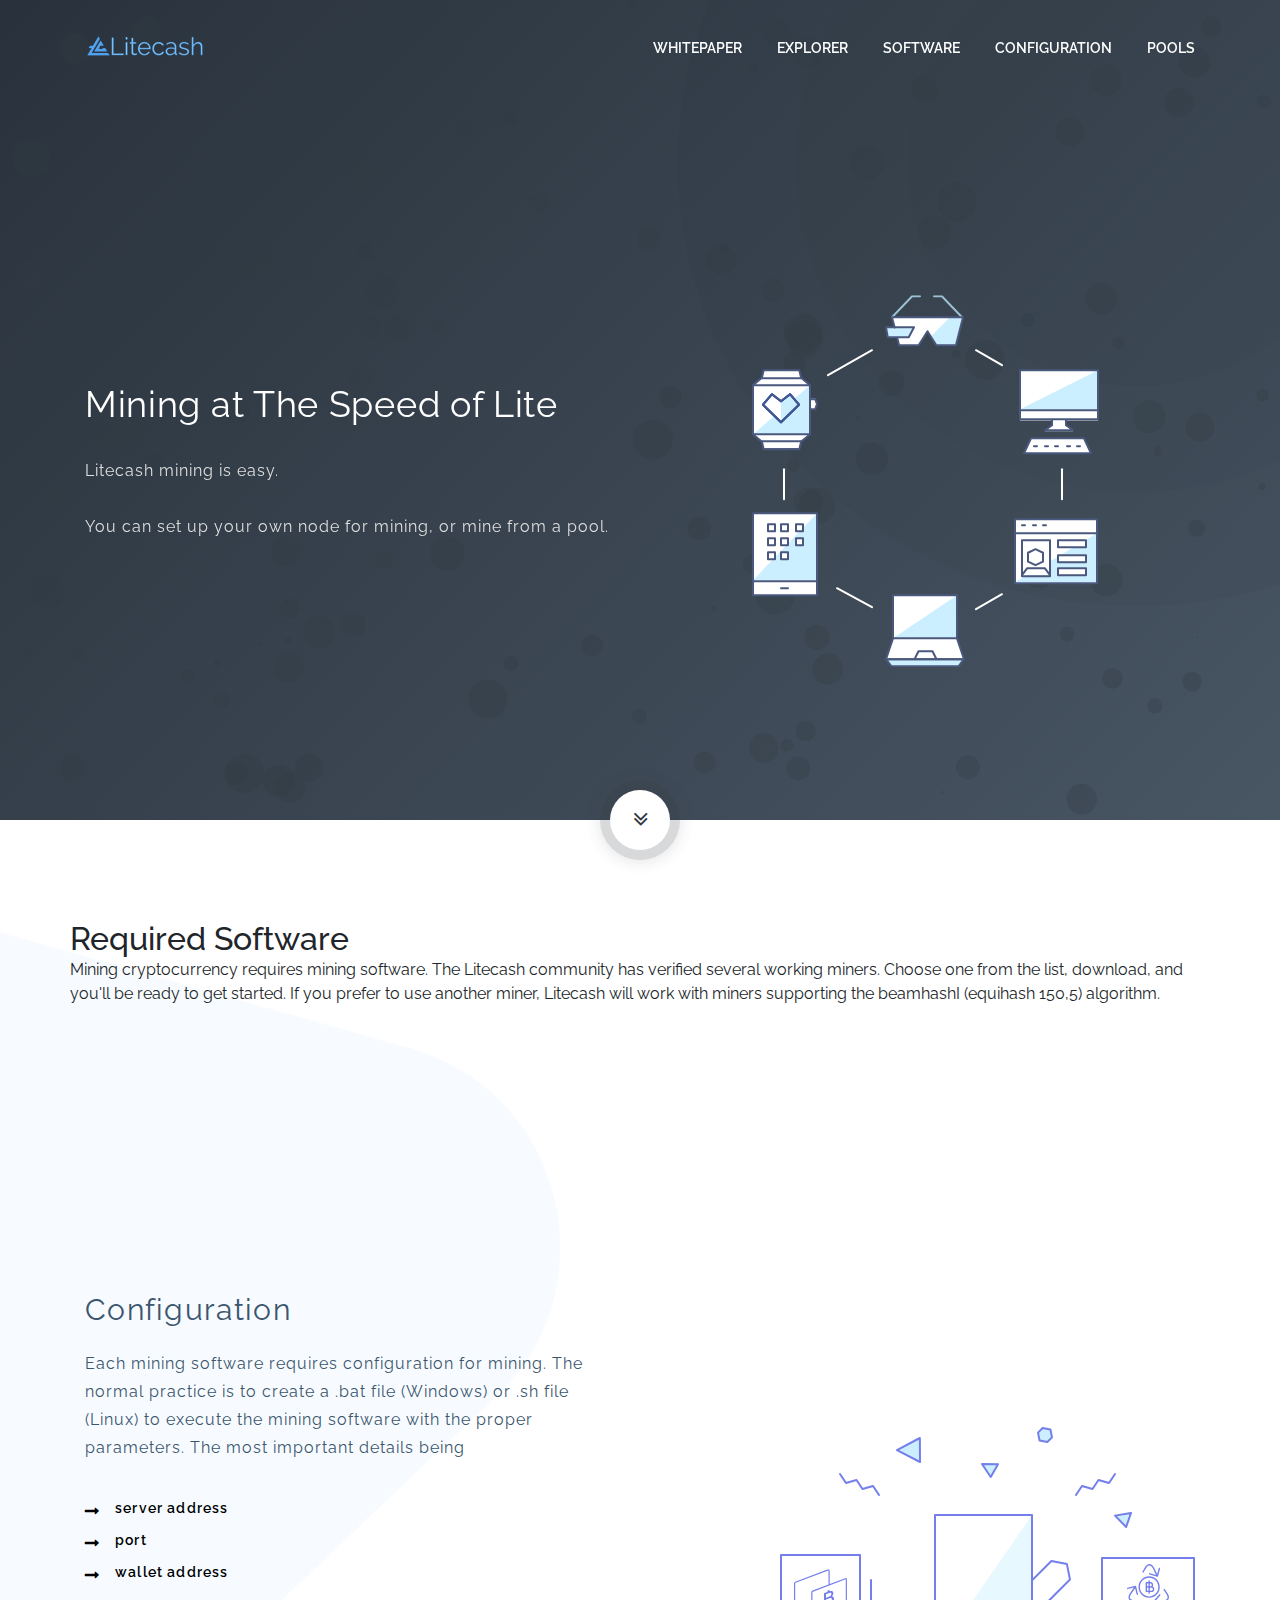
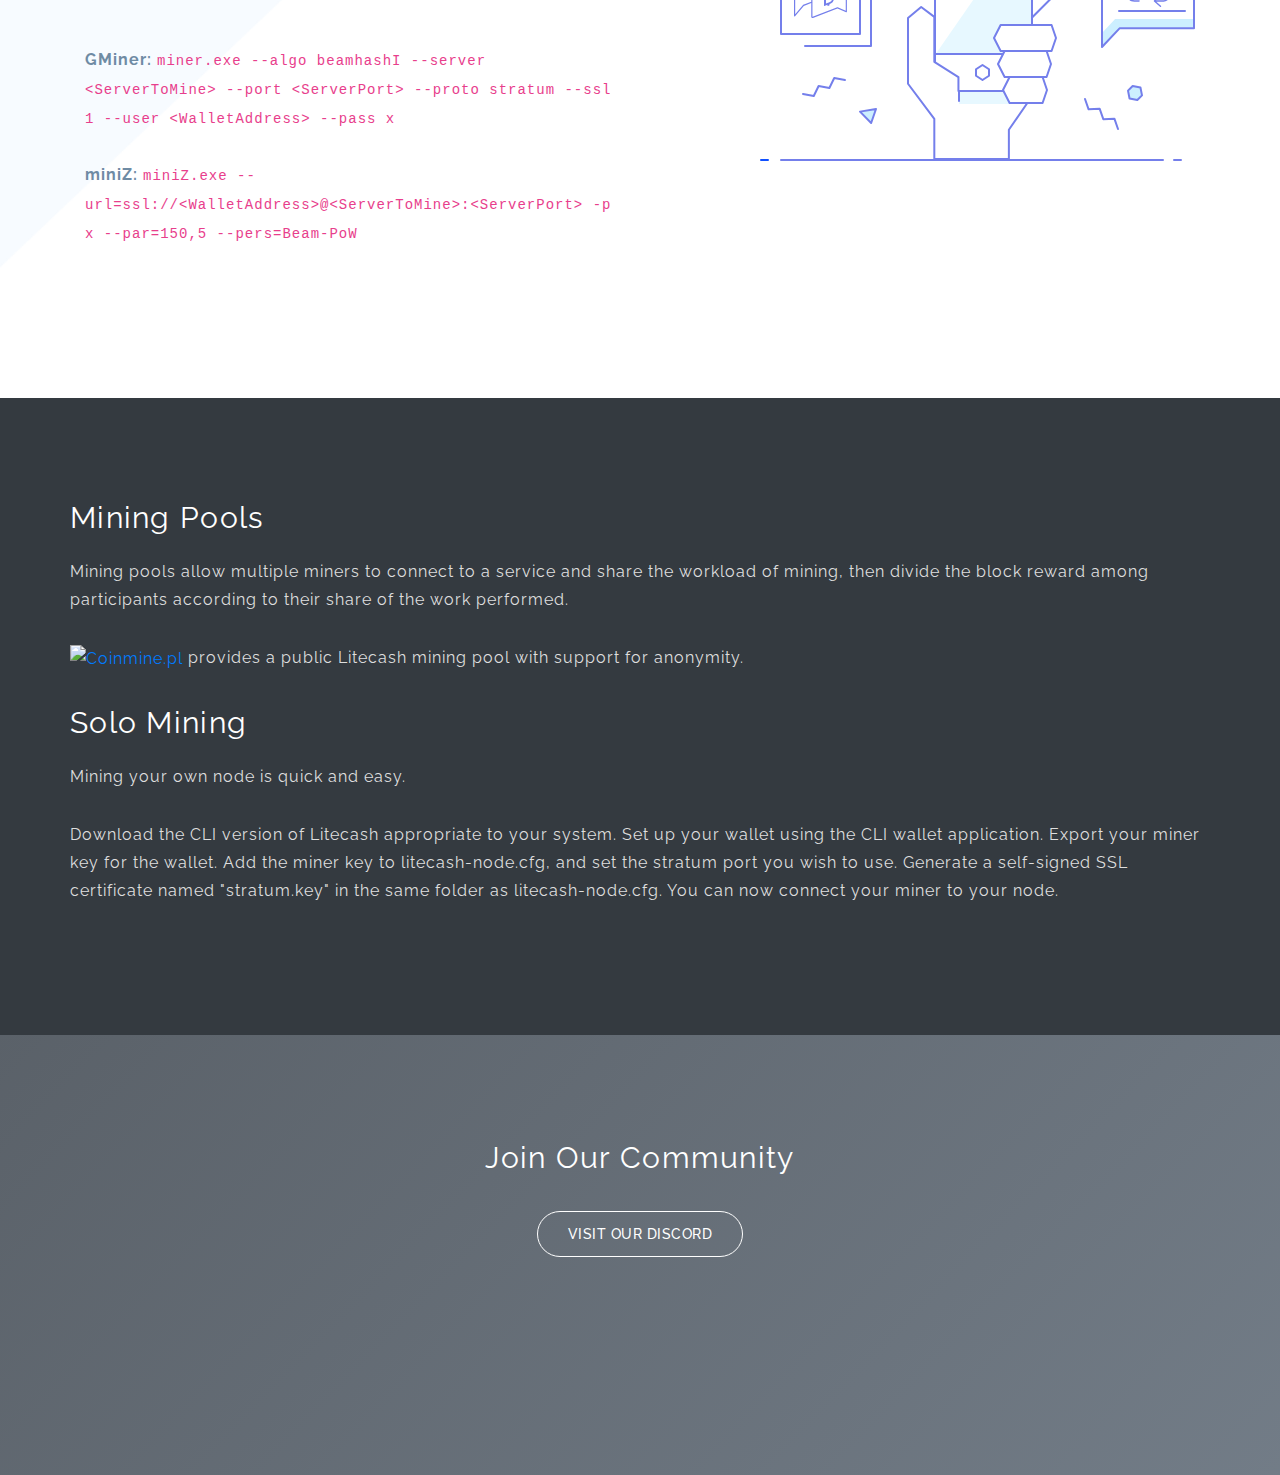
==== lite-cash/mining.html @ 8dc301ee "Commit of existing site files." ====
<!DOCTYPE html>
<html lang="en">

<head>
    <meta charset="UTF-8">
    <meta http-equiv="X-UA-Compatible" content="IE=edge">
    <meta name="viewport" content="width=device-width, initial-scale=1">
    <title>Litecash - The Speed of Lite</title>
    <meta name="description" content="Litecash is a cryptocurrency for everyone." />
    <meta name="keywords" content="bitcoin, ethereum, monero, ico, token, free token, btc, eth" />
    <meta name="author" content="tempload" />

    <!-- Favicon -->
    <link rel="apple-touch-icon" sizes="180x180" href="/apple-touch-icon.png">
    <link rel="icon" type="image/png" sizes="32x32" href="/favicon-32x32.png">
    <link rel="icon" type="image/png" sizes="16x16" href="/favicon-16x16.png">
    <link rel="manifest" href="/site.webmanifest">
    <link rel="mask-icon" href="/safari-pinned-tab.svg" color="#5bbad5">
    <meta name="msapplication-TileColor" content="#da532c">
    <meta name="theme-color" content="#ffffff">

    <!-- Bootstrap & Plugins CSS -->
    <link href="assets/css/bootstrap.min.css" rel="stylesheet" type="text/css">
    <link href="assets/css/font-awesome.min.css" rel="stylesheet" type="text/css">
    <link href="assets/css/owl.carousel.min.css" rel="stylesheet" type="text/css">
    <link href="assets/css/owl.theme.default.min.css" rel="stylesheet" type="text/css">

    <!-- Custom CSS -->
    <link href="assets/css/dark.css" rel="stylesheet" type="text/css">
</head>

<body>

    <div class="loading-wrapper">
        <div class="loading">
            <div></div>
            <div></div>
            <div></div>
        </div>
    </div>

    <!-- ***** Header Area Start ***** -->
    <header class="header-area">
        <div class="container">
            <div class="row">
                <div class="col-12">
                    <nav class="main-nav">
                        <!-- ***** Logo Start ***** -->
                        <a href="index.html" class="logo">
                            <img src="assets/images/logos/Logo23.png">


                            <!-- ***** Menu Start ***** -->
                            <ul class="nav">

                                <li><a href="https://lite-cash.com/litepaper.pdf">WHITEPAPER</a></li>
                                <li><a href="http://explorer.lite-cash.com">EXPLORER</a></li>
                                <li><a href="#tools">SOFTWARE</a></li>
                                <li><a href="#config">CONFIGURATION</a></li>
                                <li><a href="#pools">POOLS</a></li>




                    </nav>
                </div>
            </div>
        </div>
    </header>
    <!-- ***** Header Area End ***** -->

    <!-- ***** Wellcome Area Start ***** -->
    <section class="welcome-area bg-top-right" id="welcome-1">
        <div class="header-token">
            <div class="container">
                <div class="row">
                    <div class="col-lg-6 col-md-12 col-sm-12 col-xs-12 align-self-center">
                        <h1>Mining at The Speed of Lite</h1>
                        <p>Litecash mining is easy.<br><br> You can set up your own node for mining, or mine from a pool.</p>
                        <!-- <a href="https://lite-cash.com/release/windows/" class="btn-secondary-box">Windows</a>&nbsp; &nbsp; <a href="https://lite-cash.com/mac2.dmg" class="btn-secondary-box">Mojave</a> &nbsp; <a href="https://lite-cash.com/release/linux/"
                            class="btn-secondary-box">Linux</a> -->



                    </div>
                    <div class="col-lg-6 col-md-12 col-sm-12 col-xs-12 align-self-center">
                        <div class="header-image">
                            <img src="assets/images/header_web.svg" class="img-fluid d-block mx-auto" alt="">
                        </div>
                    </div>
                </div>
            </div>
        </div>
        <div class="scroll-to">
            <a href="#tools">
                <i class="fa fa-angle-double-down" aria-hidden="true"></i>
            </a>
        </div>
    </section>
    <!-- ***** Wellcome Area End ***** -->

    <!-- ***** What is ICO Start ***** -->
    <section class="section bg-bottom" id="tools">
        <div class="container">
            <!-- ***** Tools Items Start ***** -->
            <div class="row m-bottom-70">
                <h2>Required Software</h2>
                <p>Mining cryptocurrency requires mining software. The Litecash community has verified several working miners. Choose one from the list, download, and you'll be ready to get started. If you prefer to use another miner, Litecash will work
                    with miners supporting the beamhashI (equihash 150,5) algorithm.</p>
                <div class="col-lg-3 col-md-6 col-sm-6 col-xs-12">
                    <div class="features-shadow" data-scroll-reveal="enter bottom move 30px over 0.6s after 0.2s">
                        <h3 class="features-title">GMiner</h3>
                        <p><a href="https://github.com/develsoftware/GMinerRelease/releases/tag/2.33" target="_blank">GMiner 2.33</a> supports Nvidia (CUDA) GPUs under Windows and Linux</p>
                    </div>
                </div>
                <div class="col-lg-3 col-md-6 col-sm-6 col-xs-12">
                    <div class="features-shadow" data-scroll-reveal="enter bottom move 30px over 0.6s after 0.2s">
                        <h3 class="features-title">miniZ</h3>
                        <p><a href="https://miniz.ch/download/#latest-version" target="_blank">miniZ</a> supports Nvidia (CUDA) GPUs under Windows and Linux</p>
                    </div>
                </div>
                <div class="col-lg-3 col-md-6 col-sm-6 col-xs-12">
                    <div class="features-shadow" data-scroll-reveal="enter bottom move 30px over 0.6s after 0.2s">
                        <h3 class="features-title">Beam OpenCL Miner</h3>
                        <p><a href="https://github.com/BeamMW/opencl-miner/releases/tag/opencl-miner_1.0.82" target="_blank">Beam OpenCL</a> supports AMD (OpenCL) GPUs under Windows and Linux</p>
                    </div>
                </div>
                <div class="col-lg-3 col-md-6 col-sm-6 col-xs-12">
                    <div class="features-shadow" data-scroll-reveal="enter bottom move 30px over 0.6s after 0.2s">
                        <h3 class="features-title">Beam CUDA Miner</h3>
                        <p><a href="https://github.com/BeamMW/cuda-miner/releases/tag/v1.0.0.82" target="_blank">Beam CUDA</a> supports Nvidia (CUDA) GPUs under Windows and Linux</p>
                    </div>
                </div>
            </div>
            <!-- ***** Tools Items End ***** -->

            <!-- ***** About Start ***** -->
            <div class="row" id="config">
                <div class="col-lg-6 col-md-6 col-sm-12 align-self-center">
                    <div class="left-heading">
                        <h2 class="section-title">Configuration</h2>
                    </div>
                    <div class="left-text">
                        <p class="dark">Each mining software requires configuration for mining. The normal practice is to create a .bat file (Windows) or .sh file (Linux) to execute the mining software with the proper parameters. The most important details being
                            <ul>
                                <li style="color:black;">server address</li>
                                <li style="color:black;">port</li>
                                <li style="color:black;">wallet address</li>
                            </ul><br> <b>GMiner:</b>
                            <code>miner.exe --algo beamhashI --server &lt;ServerToMine&gt; --port &lt;ServerPort&gt; --proto stratum --ssl 1 --user &lt;WalletAddress&gt; --pass x</code><br><br>
                            <b>miniZ:</b>
                            <code>miniZ.exe --url=ssl://&lt;WalletAddress&gt;@&lt;ServerToMine&gt;:&lt;ServerPort&gt; -p x --par=150,5 --pers=Beam-PoW</code><br>
                        </p>
                    </div>
                </div>
                <div class="col-lg-6 col-md-6 col-sm-12 align-self-center">
                    <img src="assets/images/theme-1-about_web.svg" class="img-fluid float-right" alt="Arda ICO">
                </div>
            </div>
            <!-- ***** About End ***** -->
        </div>
    </section>
    <!-- ***** What is ICO End ***** -->


    <!-- ***** Apps Start ***** -->
    <section class="section bg-top-right" id="pools" style="background-color: #343a40">
        <div class="container">
            <div class="row">
                <div class="left-heading light">
                    <h2 class="section-title">Mining Pools</h2>
                </div>
                <div class="left-text light m-bottom-0">
                    <p>Mining pools allow multiple miners to connect to a service and share the workload of mining, then divide the block reward among participants according to their share of the work performed.</p>
                    <p>
                        <a href="https://www2.coinmine.pl/cash/index.php" target="_blank"><img src="https://www2.coinmine.pl/cash/site_assets/metronic/global/img/logo.png" alt="Coinmine.pl" title="Coinmine.pl"></a> provides a public Litecash mining pool with support for anonymity.
                    </p>
                </div>
                <div class="left-heading light">
                    <h2 class="section-title">Solo Mining</h2>
                </div>
                <div class="left-text light m-bottom-0">
                    <p>Mining your own node is quick and easy.</p>
                    <p>Download the CLI version of Litecash appropriate to your system. Set up your wallet using the CLI wallet application. Export your miner key for the wallet. Add the miner key to litecash-node.cfg, and set the stratum port you wish to
                        use. Generate a self-signed SSL certificate named "stratum.key" in the same folder as litecash-node.cfg. You can now connect your miner to your node.</p>
                </div>
            </div>
        </div>
    </section>
    <!-- ***** Apps End ***** -->


    <!-- ***** Telegram Parallax Start ***** -->
    <section class="parallax" id="contact">
        <div class="parallax-content">
            <div class="container">
                <div class="row">
                    <div class="col-lg-12">
                        <h1 class="section-title">Join Our Community</h1>

                    </div>
                    <!--<div class="offset-lg-3 col-lg-6">
						<p></p>
					</div>--!>
					<div class="offset-lg-3 col-lg-6">
						<a href="https://discord.gg/kga9sgg" class="btn-white-line">Visit Our Discord</a>

							


					</div>



				</div>
			</div>
		</div>
	</section>
	<!-- ***** Telegram Parallax End ***** -->










                    <!-- jQuery -->
                    <script src="assets/js/jquery-2.1.0.min.js"></script>

                    <!-- Bootstrap -->
                    <script src="assets/js/popper.js"></script>
                    <script src="assets/js/bootstrap.min.js"></script>

                    <!-- Plugins -->
                    <script src="assets/js/particles.min.js"></script>
                    <script src="assets/js/scrollreveal.min.js"></script>
                    <script src="assets/js/jquery.downCount.js"></script>
                    <script src="assets/js/parallax.min.js"></script>
                    <script src="assets/js/owl.carousel.min.js"></script>

                    <!-- Global Init -->
                    <script src="assets/js/particle-dark.js"></script>
                    <script src="assets/js/custom.js"></script>
</body>

</html>
---- lite-cash/assets/css/dark.css ----
/* ----------------------------------------------------------------------------------------
Template: Arda - Bitcoin and Cryptocurrency ICO HTML Template
Version: 1.3
Author: tempload - support@tempload.com
 -----------------------------------------------------------------------------------------*/
/* ---------------------------------------------
Table of contents
------------------------------------------------
01. font & reset css
02. pre-loader
03. global styles
04. buttons
05. token box
06. header
07. welcome area
08. services
09. roadmap
10. team
11. parallax
12. faq
13. block explorer
14. footer & contact
--------------------------------------------- */
/* 
---------------------------------------------
font & reset css
--------------------------------------------- 
*/
@import url("https://fonts.googleapis.com/css?family=Raleway:300,400,500,600,700");
html, body, div, span, applet, object, iframe, h1, h2, h3, h4, h5, h6, p, blockquote, div
pre, a, abbr, acronym, address, big, cite, code, del, dfn, em, font, img, ins, kbd, q,
s, samp, small, strike, strong, sub, sup, tt, var, b, u, i, center, dl, dt, dd, ol, ul, li,
figure, header, nav, section, article, aside, footer, figcaption {
  margin: 0;
  padding: 0;
  border: 0;
  outline: 0;
}

.clearfix:after {
  content: ".";
  display: block;
  clear: both;
  visibility: hidden;
  line-height: 0;
  height: 0;
}

.clearfix {
  display: inline-block;
}

html[xmlns] .clearfix {
  display: block;
}

* html .clearfix {
  height: 1%;
}

ul, li {
  padding: 0;
  margin: 0;
  list-style: none;
}

header, nav, section, article, aside, footer, hgroup {
  display: block;
}

* {
  box-sizing: border-box;
}

html, body {
  font-family: "Raleway", sans-serif;
  font-weight: 400;
  background-color: #fff;
  font-size: 16px;
  -ms-text-size-adjust: 100%;
  -webkit-font-smoothing: antialiased;
  -moz-osx-font-smoothing: grayscale;
}

a {
  text-decoration: none !important;
}

h1, h2, h3, h4, h5, h6 {
  margin-top: 0px;
  margin-bottom: 0px;
}

ul {
  margin-bottom: 0px;
}

/* 
---------------------------------------------
pre-loader
--------------------------------------------- 
*/
.loading-wrapper {
  position: fixed;
  width: 100%;
  height: 100%;
  color: white;
  font-size: 16px;
  background-image: linear-gradient(134deg, #29323c 0%, #485563 100%);
  z-index: 99999;
  -webkit-transition: all 0.3s ease 0s;
  -moz-transition: all 0.3s ease 0s;
  -o-transition: all 0.3s ease 0s;
  transition: all 0.3s ease 0s;
}

.loading {
  left: 0;
  top: 0;
  right: 0;
  bottom: 0;
  display: block;
  position: absolute;
  margin: auto;
  width: 50px;
  height: 50px;
}

.loading > div {
  background-color: #fff;
  width: 10px;
  height: 10px;
  border-radius: 100%;
  -webkit-animation-fill-mode: both;
  animation-fill-mode: both;
  position: absolute;
  opacity: 0;
  width: 50px;
  height: 50px;
  -webkit-animation: loading 1s 0s linear infinite;
  animation: loading 1s 0s linear infinite;
}

.loading > div:nth-child(2) {
  -webkit-animation-delay: 0.33333s;
  animation-delay: 0.33333s;
}

.loading > div:nth-child(3) {
  -webkit-animation-delay: 0.66666s;
  animation-delay: 0.66666s;
}

@-webkit-keyframes loading {
  0% {
    opacity: 0;
    -webkit-transform: scale(0);
    transform: scale(0);
  }
  5% {
    opacity: 1;
  }
  100% {
    -webkit-transform: scale(1);
    transform: scale(1);
    opacity: 0;
  }
}

@keyframes loading {
  0% {
    opacity: 0;
    -webkit-transform: scale(0);
    transform: scale(0);
  }
  5% {
    opacity: 1;
  }
  100% {
    opacity: 0;
  }
}

/* 
---------------------------------------------
global styles
--------------------------------------------- 
*/
::selection {
  background: #32373E;
  color: #fff;
}

::-moz-selection {
  background: #32373E;
  color: #fff;
}

.m-bottom-100 {
  margin-bottom: 100px;
}

.m-bottom-60 {
  margin-bottom: 60px;
}

.m-bottom-70 {
  margin-bottom: 70px;
}

.m-bottom-30 {
  margin-bottom: 30px;
}

.m-bottom-0 {
  margin-bottom: 0px !important;
}

.table-striped tbody tr:nth-of-type(odd) {
  background: #F3F8FF;
}

.section {
  padding-top: 100px;
  padding-bottom: 100px;
}

.bg-bottom {
  background: url(../images/section-bg.png);
  background-position: center bottom;
  background-repeat: no-repeat;
  background-size: cover;
}

.bg-top {
  background: url(../images/section-bg.png);
  background-position: center top;
  background-repeat: no-repeat;
}

.left-heading.light .section-title {
  color: #ffffff;
}

.left-heading .section-title {
  font-weight: 400;
  font-size: 30px;
  color: #3B566E;
  letter-spacing: 1.30px;
  line-height: 40px;
  margin-bottom: 20px;
}

.center-heading {
  text-align: center;
}

.center-heading .section-title {
  font-weight: 400;
  font-size: 30px;
  color: #3B566E;
  letter-spacing: 1.30px;
  line-height: 40px;
  margin-bottom: 20px;
}

.center-heading.colored .section-title {
  color: #ffffff;
}

.left-text {
  font-weight: 400;
  font-size: 16px;
  color: #6F8BA4;
  line-height: 28px;
  letter-spacing: 1px;
  margin-bottom: 50px;
}

.left-text.light {
  color: #DEDEDE;
}

.left-text p {
  margin-bottom: 30px;
}

.left-text p.dark {
  color: #3B566E;
}

.left-text ul {
  color: #DEDEDE;
  font-weight: 600;
  font-size: 14px;
  letter-spacing: 1.18px;
  margin-bottom: 30px;
}

.left-text ul li {
  height: 32px;
  line-height: 32px;
  position: relative;
  padding-left: 30px;
  -webkit-transition: all 0.3s ease 0s;
  -moz-transition: all 0.3s ease 0s;
  -o-transition: all 0.3s ease 0s;
  transition: all 0.3s ease 0s;
}

.left-text ul li:before {
  position: absolute;
  left: 0px;
  content: "\f178";
  font-family: FontAwesome;
  height: 38px;
  line-height: 38px;
}

.left-text ul li:hover {
  padding-left: 40px;
}

.center-text {
  text-align: center;
  font-weight: 400;
  font-size: 16px;
  color: #6F8BA4;
  line-height: 28px;
  letter-spacing: 1px;
  margin-bottom: 50px;
}

.center-text.colored {
  color: #DEDEDE;
}

.center-text p {
  margin-bottom: 30px;
}

.gradient {
  background-image: linear-gradient(134deg, #29323c 0%, #485563 100%);
  position: relative;
}

.gradient:before {
  content: '';
  position: absolute;
  width: 100%;
  height: 100%;
  background: url(../images/section-bg-top.png) center top no-repeat;
  top: 0px;
  left: 0px;
}

.align-self-center {
  -ms-flex-item-align: center !important;
  align-self: center !important;
}

@media (max-width: 991px) {
  html, body {
    overflow-x: hidden;
  }
  .mobile-bottom-fix {
    margin-bottom: 60px;
  }
}

/* 
---------------------------------------------
buttons
--------------------------------------------- 
*/
.btn-secondary-box {
  display: inline-block;
  height: 46px;
  line-height: 45px;
  text-align: center;
  -webkit-border-radius: 100px;
  -moz-border-radius: 100px;
  border-radius: 100px;
  position: relative;
  border: 1px solid #1DAAE5;
  background: #1DAAE5;
  font-weight: 500;
  font-size: 14px;
  color: #fff;
  letter-spacing: 0.5px;
  text-transform: uppercase;
  -webkit-transition: all 0.3s ease 0s;
  -moz-transition: all 0.3s ease 0s;
  -o-transition: all 0.3s ease 0s;
  transition: all 0.3s ease 0s;
  padding-left: 30px;
  padding-right: 30px;
  outline: none !important;
  cursor: pointer;
}

.btn-secondary-box:hover {
  border: 1px solid #fff;
  background: none;
  color: #fff;
}

.btn-secondary-line {
  display: inline-block;
  height: 46px;
  line-height: 45px;
  text-align: center;
  -webkit-border-radius: 100px;
  -moz-border-radius: 100px;
  border-radius: 100px;
  position: relative;
  border: 1px solid #1DAAE5;
  font-weight: 500;
  font-size: 14px;
  color: #1DAAE5;
  letter-spacing: 0.5px;
  text-transform: uppercase;
  -webkit-transition: all 0.3s ease 0s;
  -moz-transition: all 0.3s ease 0s;
  -o-transition: all 0.3s ease 0s;
  transition: all 0.3s ease 0s;
  padding-left: 30px;
  padding-right: 30px;
  outline: none !important;
  cursor: pointer;
}

.btn-secondary-line:hover {
  background: #1DAAE5;
  color: #fff;
}

.btn-primary-line {
  width: 100%;
  display: inline-block;
  height: 46px;
  line-height: 45px;
  text-align: center;
  -webkit-border-radius: 100px;
  -moz-border-radius: 100px;
  border-radius: 100px;
  position: relative;
  border: 1px solid #32373E;
  font-weight: 500;
  font-size: 14px;
  color: #32373E;
  letter-spacing: 0.5px;
  text-transform: uppercase;
  -webkit-transition: all 0.3s ease 0s;
  -moz-transition: all 0.3s ease 0s;
  -o-transition: all 0.3s ease 0s;
  transition: all 0.3s ease 0s;
  outline: none !important;
  cursor: pointer;
}

.btn-primary-line:hover {
  background: #32373E;
  color: #fff;
}

.btn-white-line {
  display: inline-block;
  height: 46px;
  line-height: 45px;
  text-align: center;
  -webkit-border-radius: 100px;
  -moz-border-radius: 100px;
  border-radius: 100px;
  position: relative;
  border: 1px solid #fff;
  font-weight: 500;
  font-size: 14px;
  color: #fff;
  letter-spacing: 0.5px;
  text-transform: uppercase;
  -webkit-transition: all 0.3s ease 0s;
  -moz-transition: all 0.3s ease 0s;
  -o-transition: all 0.3s ease 0s;
  transition: all 0.3s ease 0s;
  outline: none !important;
  cursor: pointer;
  padding-left: 30px;
  padding-right: 30px;
}

.btn-white-line:hover {
  background: #fff;
  color: #3B566E;
}

.app-download {
  display: inline-block;
  margin-right: 10px;
}

/* 
---------------------------------------------
token box
--------------------------------------------- 
*/
.box {
  background: #fff;
  -webkit-border-radius: 4px;
  -moz-border-radius: 4px;
  border-radius: 4px;
  padding: 40px;
  position: relative;
  box-shadow: 0 1px 18px 10px rgba(0, 0, 0, 0.06);
  margin-bottom: 30px;
}

.box:before {
  content: '';
  position: absolute;
  width: 96%;
  height: 12px;
  background: #fff;
  opacity: .59;
  bottom: -11px;
  left: 0px;
  right: 0px;
  margin: auto;
  border-radius: 0px 0px 4px 4px;
  z-index: 2;
}

.box:after {
  content: '';
  position: absolute;
  width: 92%;
  height: 20px;
  background: #fff;
  opacity: .27;
  bottom: -20px;
  left: 0px;
  right: 0px;
  margin: auto;
  border-radius: 0px 0px 4px 4px;
  z-index: 1;
}

.box .token .title {
  display: block;
  text-align: center;
  font-weight: 500;
  font-size: 16px;
  letter-spacing: 1.4px;
  color: #32373E;
  margin-bottom: 20px;
}

.box .token .countdown {
  text-align: center;
  margin-bottom: 40px;
}

.box .token .countdown li {
  display: inline-block;
  padding-left: 20px;
  padding-right: 20px;
}

.box .token .countdown li.seperator {
  border-left: 1px solid #CEE1F8;
  height: 52px;
  padding: 0px;
}

.box .token .countdown li span {
  font-weight: 300;
  font-size: 40px;
  color: #5A6066;
  letter-spacing: 3.5px;
}

.box .token .countdown li p {
  font-weight: 500;
  font-size: 12px;
  color: #BCBED4;
  text-transform: uppercase;
  margin-bottom: 0px;
}

.box .token .token-input {
  border: 1px solid #32373E;
  height: 46px;
  overflow: hidden;
  -webkit-border-radius: 100px;
  -moz-border-radius: 100px;
  border-radius: 100px;
  position: relative;
  margin: auto;
}

.box .token .token-input input {
  position: absolute;
  left: 0px;
  top: 0px;
  height: 46px;
  width: 25%;
  outline: none;
  border: none;
  padding-left: 20px;
  font-weight: 500;
  font-size: 16px;
  letter-spacing: 2.07px;
  color: #5A6066;
}

.box .token .token-input .fa-plus {
  position: absolute;
  width: 10%;
  height: 24px;
  border: 1px solid #32373E;
  left: 25%;
  top: -1px;
  line-height: 24px;
  text-align: center;
  background: #E6EEF2;
  cursor: pointer;
  font-size: 7px;
  color: #32373E;
}

.box .token .token-input .fa-minus {
  position: absolute;
  width: 10%;
  height: 23px;
  border: 1px solid #32373E;
  left: 25%;
  top: 22px;
  line-height: 24px;
  text-align: center;
  background: #E6EEF2;
  cursor: pointer;
  font-size: 7px;
  color: #32373E;
}

.box .token .token-input button {
  position: absolute;
  width: 65%;
  top: 0px;
  left: 35%;
  height: 46px;
  background: none;
  border: none;
  outline: none;
  font-weight: 500;
  font-size: 12px;
  letter-spacing: 0.5px;
  color: #32373E;
  cursor: pointer;
}

.box .token-progress {
  border-bottom: 1px solid #f5f5f5;
  height: 100px;
  margin-bottom: 20px;
  margin-top: 10px;
}

.box .token-progress ul {
  position: relative;
  height: 5px;
  background: #D7DEE4;
  -webkit-border-radius: 5px;
  -moz-border-radius: 5px;
  border-radius: 5px;
}

.box .token-progress ul .progress-active {
  position: absolute;
  height: 5px;
  background: #32373E;
  -webkit-border-radius: 5px;
  -moz-border-radius: 5px;
  border-radius: 5px;
  width: 0%;
  -webkit-transition: all 0.3s ease 0s;
  -moz-transition: all 0.3s ease 0s;
  -o-transition: all 0.3s ease 0s;
  transition: all 0.3s ease 0s;
  padding-top: 0px;
}

.box .token-progress ul li.item {
  position: absolute;
  padding-top: 27px;
}

.box .token-progress ul li.item:before {
  content: '';
  position: absolute;
  width: 16px;
  height: 16px;
  background: #D7DEE4;
  -webkit-border-radius: 100px;
  -moz-border-radius: 100px;
  border-radius: 100px;
  top: -6px;
}

.box .token-progress ul li.item:after {
  content: '';
  position: absolute;
  width: 30px;
  height: 30px;
  background: #D7DEE4;
  -webkit-border-radius: 100px;
  -moz-border-radius: 100px;
  border-radius: 100px;
  top: -13px;
  left: -7px;
  opacity: .44;
}

.box .token-progress ul li.item.complate:before, .box .token-progress ul li.item.complate:after {
  background: #32373E;
  -webkit-transition: all 0.3s ease 0s;
  -moz-transition: all 0.3s ease 0s;
  -o-transition: all 0.3s ease 0s;
  transition: all 0.3s ease 0s;
}

.box .token-progress ul li.item.complate:hover:before, .box .token-progress ul li.item.complate:hover:after {
  transform: scale(1.2);
}

.box .token-progress ul li.item strong {
  display: block;
  font-weight: 500;
  font-size: 14px;
  color: #3B566E;
  margin-bottom: 2px;
  padding-left: 3px;
}

.box .token-progress ul li.item span {
  display: block;
  font-weight: 500;
  font-size: 12px;
  color: #BCBED4;
  padding-left: 3px;
}

.box .token-info .item {
  overflow: hidden;
  -webkit-transition: all 0.3s ease 0s;
  -moz-transition: all 0.3s ease 0s;
  -o-transition: all 0.3s ease 0s;
  transition: all 0.3s ease 0s;
}

.box .token-info .item strong {
  float: left;
  width: 35%;
  font-weight: 400;
  font-size: 14px;
  color: #3B566E;
  letter-spacing: 1.22px;
  height: 38px;
  line-height: 38px;
}

.box .token-info .item span {
  float: left;
  width: 65%;
  font-weight: 400;
  font-size: 14px;
  color: #6F8BA4;
  letter-spacing: 1.22px;
  height: 38px;
  line-height: 38px;
}

.box .token-info .item:hover {
  padding-left: 10px;
}

.box .token-payment {
  border: 1px solid #D6D6F3;
  -webkit-border-radius: 4px;
  -moz-border-radius: 4px;
  border-radius: 4px;
  position: relative;
  padding: 40px 30px;
}

.box .token-payment span {
  position: absolute;
  background: #fff;
  font-weight: 400;
  font-size: 14px;
  color: #A7A7E5;
  letter-spacing: 1.24px;
  padding-left: 10px;
  padding-right: 10px;
  top: -11px;
  left: 30px;
}

.box .token-payment .radios {
  overflow: hidden;
  text-align: center;
  margin-bottom: 20px;
}

.box .token-payment .radios .form-radio {
  display: inline-block;
  width: 32px;
  height: 32px;
  border: 1px solid #32373E;
  position: relative;
  -webkit-border-radius: 4px;
  -moz-border-radius: 4px;
  border-radius: 4px;
  overflow: hidden;
  margin-right: 5px;
  margin-left: 5px;
}

.box .token-payment .radios .form-radio input:checked + label {
  background: #32373E;
}

.box .token-payment .radios .form-radio input:checked + label i {
  color: #fff;
}

.box .token-payment .radios .form-radio label {
  background: #fff;
  position: absolute;
  width: 100%;
  height: 100%;
  left: 0px;
  top: 0px;
  -webkit-transition: all 0.3s ease 0s;
  -moz-transition: all 0.3s ease 0s;
  -o-transition: all 0.3s ease 0s;
  transition: all 0.3s ease 0s;
  cursor: pointer;
}

.box .token-payment .radios .form-radio label i {
  display: block;
  width: 32px;
  height: 32px;
  line-height: 30px;
  text-align: center;
  color: #32373E;
  font-size: 14px;
  -webkit-transition: all 0.3s ease 0s;
  -moz-transition: all 0.3s ease 0s;
  -o-transition: all 0.3s ease 0s;
  transition: all 0.3s ease 0s;
  letter-spacing: 0px;
}

.box .token-payment .radios .form-radio label:hover {
  background: #32373E;
}

.box .token-payment .radios .form-radio label:hover i {
  color: #fff;
}

@media (max-width: 1200px) {
  .box .token .countdown li {
    padding-left: 10px;
    padding-right: 10px;
  }
}

@media (max-width: 991px) {
  .box .token {
    overflow: hidden;
  }
  .box .token .countdown {
    overflow: hidden;
  }
  .box .token .countdown li {
    width: 50%;
    float: left;
    padding: 0px !important;
  }
  .box .token .countdown li.seperator {
    display: none;
  }
  .box .token .countdown li span {
    font-size: 30px;
  }
  .box .token .countdown li p {
    font-size: 12px;
  }
  .box .token .token-input {
    width: 100%;
  }
  .box .token .token-input input {
    width: 25%;
  }
  .box .token .token-input .fa-plus, .box .token .token-input .fa-minus {
    left: 25%;
  }
  .box .token .token-input button {
    font-size: 12px;
    width: 65%;
    left: 35%;
  }
  .box .token-info {
    margin-bottom: 30px;
    border-bottom: 1px solid #CEE1F8;
    padding-bottom: 20px;
  }
  .box .token-payment {
    margin: 0px;
    padding: 40px 20px;
  }
}

/* 
---------------------------------------------
header
--------------------------------------------- 
*/
.header-area {
  position: fixed;
  top: 0px;
  left: 0px;
  right: 0px;
  z-index: 100;
  height: 100px;
  -webkit-transition: all 0.3s ease 0s;
  -moz-transition: all 0.3s ease 0s;
  -o-transition: all 0.3s ease 0s;
  transition: all 0.3s ease 0s;
}

.header-area .main-nav .logo {
  float: left;
  margin-top: 34px;
  -webkit-transition: all 0.3s ease 0s;
  -moz-transition: all 0.3s ease 0s;
  -o-transition: all 0.3s ease 0s;
  transition: all 0.3s ease 0s;
}

.header-area .main-nav .logo img {
  -webkit-transition: all 0.3s ease 0s;
  -moz-transition: all 0.3s ease 0s;
  -o-transition: all 0.3s ease 0s;
  transition: all 0.3s ease 0s;
}

.header-area .main-nav .dark-logo {
  display: none;
}

.header-area .main-nav .nav {
  float: right;
  margin-top: 30px;
  -webkit-transition: all 0.3s ease 0s;
  -moz-transition: all 0.3s ease 0s;
  -o-transition: all 0.3s ease 0s;
  transition: all 0.3s ease 0s;
}

.header-area .main-nav .nav li {
  margin-left: 35px;
}

.header-area .main-nav .nav li a {
  display: block;
  font-weight: 600;
  font-size: 14px;
  color: #FFFFFF;
  -webkit-transition: all 0.3s ease 0s;
  -moz-transition: all 0.3s ease 0s;
  -o-transition: all 0.3s ease 0s;
  transition: all 0.3s ease 0s;
  height: 36px;
  line-height: 36px;
  border: transparent;
}

.header-area .main-nav .nav li a:hover {
  color: #DEDEDE;
}

.header-area .main-nav .nav li a.btn-nav-line {
  padding-left: 25px;
  padding-right: 25px;
  border: 1px solid #FFFFFF;
  -webkit-border-radius: 100px;
  -moz-border-radius: 100px;
  border-radius: 100px;
  line-height: 34px;
  letter-spacing: 0.5px;
  background: #fff;
  color: #3B566E;
}

.header-area .main-nav .nav li a.btn-nav-line:hover {
  background: #fff;
  color: #1DAAE5;
}

.header-area .main-nav .nav li a.btn-nav-box {
  padding-left: 25px;
  padding-right: 25px;
  border: 1px solid #FFFFFF;
  -webkit-border-radius: 100px;
  -moz-border-radius: 100px;
  border-radius: 100px;
  line-height: 34px;
  background: #fff;
  color: #3B566E;
  letter-spacing: 0.5px;
}

.header-area .main-nav .nav li a.btn-nav-box:hover {
  background: none;
  color: #fff;
}

.header-area .main-nav .menu-trigger {
  cursor: pointer;
  display: block;
  position: absolute;
  top: 23px;
  width: 32px;
  height: 40px;
  text-indent: -9999em;
  z-index: 99;
  right: 40px;
  display: none;
}

.header-area .main-nav .menu-trigger span,
.header-area .main-nav .menu-trigger span:before,
.header-area .main-nav .menu-trigger span:after {
  -moz-transition: all 0.4s;
  -o-transition: all 0.4s;
  -webkit-transition: all 0.4s;
  transition: all 0.4s;
  background-color: #3B566E;
  display: block;
  position: absolute;
  width: 30px;
  height: 2px;
  left: 0;
}

.header-area .main-nav .menu-trigger span:before,
.header-area .main-nav .menu-trigger span:after {
  -moz-transition: all 0.4s;
  -o-transition: all 0.4s;
  -webkit-transition: all 0.4s;
  transition: all 0.4s;
  background-color: #3B566E;
  display: block;
  position: absolute;
  width: 30px;
  height: 2px;
  left: 0;
  width: 75%;
}

.header-area .main-nav .menu-trigger span:before,
.header-area .main-nav .menu-trigger span:after {
  content: "";
}

.header-area .main-nav .menu-trigger span {
  top: 16px;
}

.header-area .main-nav .menu-trigger span:before {
  -moz-transform-origin: 33% 100%;
  -ms-transform-origin: 33% 100%;
  -webkit-transform-origin: 33% 100%;
  transform-origin: 33% 100%;
  top: -10px;
  z-index: 10;
}

.header-area .main-nav .menu-trigger span:after {
  -moz-transform-origin: 33% 0;
  -ms-transform-origin: 33% 0;
  -webkit-transform-origin: 33% 0;
  transform-origin: 33% 0;
  top: 10px;
}

.header-area .main-nav .menu-trigger.active span,
.header-area .main-nav .menu-trigger.active span:before,
.header-area .main-nav .menu-trigger.active span:after {
  background-color: transparent;
  width: 100%;
}

.header-area .main-nav .menu-trigger.active span:before {
  -moz-transform: translateY(6px) translateX(1px) rotate(45deg);
  -ms-transform: translateY(6px) translateX(1px) rotate(45deg);
  -webkit-transform: translateY(6px) translateX(1px) rotate(45deg);
  transform: translateY(6px) translateX(1px) rotate(45deg);
  background-color: #3B566E;
}

.header-area .main-nav .menu-trigger.active span:after {
  -moz-transform: translateY(-6px) translateX(1px) rotate(-45deg);
  -ms-transform: translateY(-6px) translateX(1px) rotate(-45deg);
  -webkit-transform: translateY(-6px) translateX(1px) rotate(-45deg);
  transform: translateY(-6px) translateX(1px) rotate(-45deg);
  background-color: #3B566E;
}

.header-area .main-nav .lang {
  float: right;
  margin-top: 30px;
  margin-left: 30px;
  -webkit-transition: all 0.3s ease 0s;
  -moz-transition: all 0.3s ease 0s;
  -o-transition: all 0.3s ease 0s;
  transition: all 0.3s ease 0s;
}

.header-area .main-nav .lang .selected {
  display: inline-block;
  height: 36px;
  border: 1px solid #fff;
  -webkit-border-radius: 100px;
  -moz-border-radius: 100px;
  border-radius: 100px;
  padding-left: 15px;
  padding-right: 15px;
  cursor: pointer;
  -webkit-transition: all 0.3s ease 0s;
  -moz-transition: all 0.3s ease 0s;
  -o-transition: all 0.3s ease 0s;
  transition: all 0.3s ease 0s;
}

.header-area .main-nav .lang .selected img {
  float: left;
  margin-top: 11px;
  margin-right: 8px;
  -webkit-transition: all 0.3s ease 0s;
  -moz-transition: all 0.3s ease 0s;
  -o-transition: all 0.3s ease 0s;
  transition: all 0.3s ease 0s;
  opacity: .7;
}

.header-area .main-nav .lang .selected span {
  float: left;
  height: 36px;
  line-height: 35px;
  font-weight: 400;
  font-size: 12px;
  color: #fff;
  margin-right: 5px;
  -webkit-transition: all 0.3s ease 0s;
  -moz-transition: all 0.3s ease 0s;
  -o-transition: all 0.3s ease 0s;
  transition: all 0.3s ease 0s;
}

.header-area .main-nav .lang .selected i {
  float: left;
  height: 36px;
  line-height: 35px;
  color: #fff;
  -webkit-transition: all 0.3s ease 0s;
  -moz-transition: all 0.3s ease 0s;
  -o-transition: all 0.3s ease 0s;
  transition: all 0.3s ease 0s;
}

.header-area .main-nav .lang .flag-list {
  margin-top: 8px;
  right: 5px;
  display: none;
  box-shadow: 0 1px 18px 10px rgba(0, 0, 0, 0.06);
  position: absolute;
}

.header-area .main-nav .lang .flag-list:before {
  content: '';
  position: absolute;
  top: -8px;
  left: 0px;
  right: 0px;
  margin: auto;
  width: 0;
  height: 0;
  border-left: 10px solid transparent;
  border-right: 10px solid transparent;
  border-bottom: 8px solid #fff;
}

.header-area .main-nav .lang .flag-list li {
  overflow: hidden;
  background: #fff;
  border-bottom: 1px solid #CEE1F8;
}

.header-area .main-nav .lang .flag-list li:first-child {
  -webkit-border-radius: 3px 3px 0px 0px;
  -moz-border-radius: 3px 3px 0px 0px;
  border-radius: 3px 3px 0px 0px;
}

.header-area .main-nav .lang .flag-list li:last-child {
  -webkit-border-radius: 0px 0px 3px 3px;
  -moz-border-radius: 0px 0px 3px 3px;
  border-radius: 0px 0px 3px 3px;
}

.header-area .main-nav .lang .flag-list li a {
  display: block;
  overflow: hidden;
  padding-left: 20px;
  padding-right: 20px;
  background: #fff;
  -webkit-transition: all 0.3s ease 0s;
  -moz-transition: all 0.3s ease 0s;
  -o-transition: all 0.3s ease 0s;
  transition: all 0.3s ease 0s;
}

.header-area .main-nav .lang .flag-list li a:hover {
  background: #F3F8FF;
}

.header-area .main-nav .lang .flag-list li a img {
  float: left;
  margin-top: 7px;
  margin-right: 7px;
  -webkit-transition: all 0.3s ease 0s;
  -moz-transition: all 0.3s ease 0s;
  -o-transition: all 0.3s ease 0s;
  transition: all 0.3s ease 0s;
  box-shadow: 0 1px 18px 0px rgba(0, 0, 0, 0.06);
}

.header-area .main-nav .lang .flag-list li a span {
  float: left;
  height: 26px;
  line-height: 26px;
  font-weight: 600;
  font-size: 12px;
  color: #6F8BA4;
  margin-right: 5px;
  -webkit-transition: all 0.3s ease 0s;
  -moz-transition: all 0.3s ease 0s;
  -o-transition: all 0.3s ease 0s;
  transition: all 0.3s ease 0s;
}

.header-area .main-nav .lang .flag-list li a i {
  float: left;
  height: 26px;
  line-height: 26px;
  color: #6F8BA4;
  -webkit-transition: all 0.3s ease 0s;
  -moz-transition: all 0.3s ease 0s;
  -o-transition: all 0.3s ease 0s;
  transition: all 0.3s ease 0s;
}

.header-area.header-sticky {
  background: #fff;
  height: 80px;
  box-shadow: 0 2px 28px 0 rgba(0, 0, 0, 0.06);
}

.header-area.header-sticky .logo {
  margin-top: 26px;
}

.header-area.header-sticky .light-logo {
  display: none;
}

.header-area.header-sticky .nav {
  margin-top: 22px !important;
}

.header-area.header-sticky .nav li a {
  color: #3B566E;
}

.header-area.header-sticky .nav li a:hover {
  color: #1DAAE5;
}

.header-area.header-sticky .nav li a.btn-nav-line {
  border: 1px solid #3B566E;
  color: #3B566E;
}

.header-area.header-sticky .nav li a.btn-nav-line:hover {
  background: #1DAAE5;
  border: 1px solid #1DAAE5;
  color: #fff;
}

.header-area.header-sticky .nav li a.btn-nav-box {
  border: 1px solid #32373E;
  background: #32373E;
  color: #fff;
}

.header-area.header-sticky .nav li a.btn-nav-box:hover {
  background: none;
  color: #32373E;
}

.header-area.header-sticky .lang {
  margin-top: 22px !important;
}

.header-area.header-sticky .lang .selected {
  border: 1px solid #3B566E;
}

.header-area.header-sticky .lang .selected span, .header-area.header-sticky .lang .selected i {
  color: #3B566E;
  font-weight: 600;
  font-size: 12px;
}

@media (max-width: 1200px) {
  .header-area .main-nav .nav li {
    margin-left: 15px !important;
  }
}

@media (max-width: 991px) {
  .header-area {
    background: #fff;
    height: 80px;
    box-shadow: 0 2px 28px 0 rgba(0, 0, 0, 0.06);
  }
  .header-area .container {
    padding: 0px;
  }
  .header-area .logo {
    margin-top: 22px !important;
    margin-left: 30px;
  }
  .header-area .light-logo {
    display: none !important;
  }
  .header-area .dark-logo {
    display: block !important;
  }
  .header-area .menu-trigger {
    display: block !important;
  }
  .header-area .main-nav {
    overflow: hidden;
  }
  .header-area .main-nav .nav {
    float: none;
    width: 100%;
    margin-top: 80px !important;
    display: none;
    -webkit-transition: all 0s ease 0s;
    -moz-transition: all 0s ease 0s;
    -o-transition: all 0s ease 0s;
    transition: all 0s ease 0s;
  }
  .header-area .main-nav .nav li {
    width: 100%;
    margin-left: 15px !important;
    background: #fff;
    margin: 0px !important;
    border-bottom: 1px solid #f5f5f5;
  }
  .header-area .main-nav .nav li a {
    height: 50px !important;
    line-height: 50px !important;
    padding: 0px !important;
    padding-left: 30px !important;
    border: none !important;
    background: #fff !important;
    color: #3B566E !important;
  }
  .header-area .main-nav .nav li a:hover {
    background: #f5f5f5 !important;
  }
  .header-area .main-nav .lang {
    margin-top: 22px !important;
    margin-left: 0px;
    margin-right: 80px;
  }
  .header-area .main-nav .lang .selected {
    border: 1px solid #3B566E;
  }
  .header-area .main-nav .lang .selected span, .header-area .main-nav .lang .selected i {
    color: #3B566E;
  }
  .header-area .main-nav .lang .flag-list {
    right: 88px;
  }
}

@media (min-width: 992px) {
  .header-area .main-nav .nav {
    display: flex !important;
  }
}

/* 
---------------------------------------------
welcome area
--------------------------------------------- 
*/
.welcome-area {
  min-height: 620px;
  position: relative;
}

.welcome-area.bg-top-right:before {
  content: '';
  position: absolute;
  width: 100%;
  height: 100%;
  left: 0px;
  top: 0px;
  background: url(../images/dark-top-right-bg.png) top right no-repeat;
  z-index: 3;
}

.welcome-area.bg-bottom-center:before {
  content: '';
  position: absolute;
  width: 100%;
  height: 100%;
  left: 0px;
  top: 0px;
  background: url(../images/section-bg-bottom.png) bottom center no-repeat;
  z-index: 3;
}

.welcome-area:after {
  content: '';
  position: absolute;
  width: 100%;
  height: 100%;
  left: 0px;
  top: 0px;
  background-image: linear-gradient(134deg, #29323c 0%, #485563 100%);
  z-index: 2;
}

.welcome-area canvas {
  width: 100%;
  height: 100%;
  position: absolute;
  left: 0px;
  top: 0px;
  z-index: 4;
}

.welcome-area .header-token {
  position: absolute;
  width: 100%;
  top: 65.5%;
  left: 0;
  z-index: 5;
  -webkit-transform: translateY(-65%);
  transform: translateY(-65%);
}

.welcome-area .header-token.basic {
  top: 62%;
}

.welcome-area .header-token.text {
  top: 60%;
}

.welcome-area .header-token .box {
  margin-top: 20px;
}

.welcome-area .header-token h1 {
  font-weight: 400;
  font-size: 36px;
  color: #FFFFFF;
  line-height: 46px;
  letter-spacing: 0.7px;
  margin-bottom: 30px;
}

.welcome-area .header-token p {
  font-weight: 400;
  font-size: 16px;
  color: #DEDEDE;
  line-height: 28px;
  letter-spacing: 1px;
  margin-bottom: 40px;
}

.welcome-area .scroll-to {
  position: absolute;
  width: 100%;
  bottom: -30px;
  z-index: 6;
  text-align: center;
}

.welcome-area .scroll-to a {
  display: inline-block;
  width: 60px;
  height: 60px;
  background: #fff;
  margin: auto;
  -webkit-border-radius: 100px;
  -moz-border-radius: 100px;
  border-radius: 100px;
  position: relative;
  line-height: 60px;
  font-size: 24px;
  color: #32373E;
}

.welcome-area .scroll-to a:before {
  content: '';
  position: absolute;
  left: -10px;
  top: -10px;
  width: 80px;
  height: 80px;
  background: #32373E;
  opacity: .19;
  z-index: -1;
  -webkit-border-radius: 100px;
  -moz-border-radius: 100px;
  border-radius: 100px;
  box-shadow: 0 1px 15px 1px rgba(69, 65, 78, 0.7);
  -webkit-transition: all 0.3s ease 0s;
  -moz-transition: all 0.3s ease 0s;
  -o-transition: all 0.3s ease 0s;
  transition: all 0.3s ease 0s;
}

.welcome-area .scroll-to a:hover:before {
  width: 90px;
  height: 90px;
  left: -15px;
  top: -15px;
}

@media (max-width: 991px) {
  .welcome-area .header-token {
    position: relative;
    -webkit-transform: translateY(0%) !important;
    transform: translateY(0%) !important;
    padding-top: 150px;
  }
  .welcome-area .header-token .box {
    margin-top: 90px;
    margin-bottom: 100px;
  }
  .welcome-area .header-image {
    margin-top: 60px;
    margin-bottom: 90px;
  }
}

/* 
---------------------------------------------
services
--------------------------------------------- 
*/
.features-elliptical {
  text-align: center;
  padding-left: 20px;
  padding-right: 20px;
  margin-bottom: 30px;
  -webkit-transition: all 0.3s ease 0s;
  -moz-transition: all 0.3s ease 0s;
  -o-transition: all 0.3s ease 0s;
  transition: all 0.3s ease 0s;
}

.features-elliptical.elliptical-bottom {
  position: relative;
}

.features-elliptical.elliptical-bottom:after {
  content: '';
  position: absolute;
  width: 70%;
  height: 32px;
  top: 70px;
  left: 70%;
  background: url(../images/elliptical-bottom.png) center center no-repeat;
  -webkit-transition: all 0.3s ease 0s;
  -moz-transition: all 0.3s ease 0s;
  -o-transition: all 0.3s ease 0s;
  transition: all 0.3s ease 0s;
}

.features-elliptical.elliptical-top {
  position: relative;
}

.features-elliptical.elliptical-top:after {
  content: '';
  position: absolute;
  width: 70%;
  height: 32px;
  top: 0px;
  left: 70%;
  background: url(../images/elliptical-top.png) center center no-repeat;
  -webkit-transition: all 0.3s ease 0s;
  -moz-transition: all 0.3s ease 0s;
  -o-transition: all 0.3s ease 0s;
  transition: all 0.3s ease 0s;
}

.features-elliptical .icon {
  width: 100px;
  height: 100px;
  margin: auto;
  -webkit-border-radius: 100px;
  -moz-border-radius: 100px;
  border-radius: 100px;
  border: 2px dashed #6F8BA4;
  margin-bottom: 36px;
  -webkit-transition: all 0.3s ease 0s;
  -moz-transition: all 0.3s ease 0s;
  -o-transition: all 0.3s ease 0s;
  transition: all 0.3s ease 0s;
}

.features-elliptical .icon i {
  display: block;
  width: 100px;
  height: 100px;
  line-height: 100px;
  color: #6F8BA4;
  font-size: 50px;
}

.features-elliptical .features-title {
  font-weight: 400;
  font-size: 18px;
  color: #3B566E;
  letter-spacing: 1.12px;
  margin-bottom: 20px;
}

.features-elliptical p {
  font-weight: 400;
  font-size: 16px;
  color: #6F8BA4;
  line-height: 28px;
  letter-spacing: 1px;
}

.features-elliptical:hover {
  margin-top: -20px;
  padding-bottom: 20px;
}

.features-elliptical:hover.elliptical-bottom:after {
  top: 90px;
}

.features-elliptical:hover.elliptical-top:after {
  top: 20px;
}

.features-line {
  text-align: center;
  padding-left: 20px;
  padding-right: 20px;
  margin-bottom: 30px;
  -webkit-transition: all 0.3s ease 0s;
  -moz-transition: all 0.3s ease 0s;
  -o-transition: all 0.3s ease 0s;
  transition: all 0.3s ease 0s;
}

.features-line.line {
  position: relative;
}

.features-line.line:after {
  content: '';
  position: absolute;
  width: 70%;
  height: 2px;
  top: 50px;
  left: 70%;
  -webkit-transition: all 0.3s ease 0s;
  -moz-transition: all 0.3s ease 0s;
  -o-transition: all 0.3s ease 0s;
  transition: all 0.3s ease 0s;
  border: 1px dashed #32373E;
}

.features-line .icon {
  width: 100px;
  height: 100px;
  margin: auto;
  -webkit-border-radius: 100px;
  -moz-border-radius: 100px;
  border-radius: 100px;
  margin-bottom: 36px;
  -webkit-transition: all 0.3s ease 0s;
  -moz-transition: all 0.3s ease 0s;
  -o-transition: all 0.3s ease 0s;
  transition: all 0.3s ease 0s;
  background: #32373E;
}

.features-line .icon i {
  display: block;
  width: 100px;
  height: 100px;
  line-height: 100px;
  color: #fff;
  font-size: 40px;
}

.features-line .features-title {
  font-weight: 400;
  font-size: 18px;
  color: #3B566E;
  letter-spacing: 1.12px;
  margin-bottom: 20px;
}

.features-line p {
  font-weight: 400;
  font-size: 16px;
  color: #6F8BA4;
  line-height: 28px;
  letter-spacing: 1px;
}

.features-line:hover {
  margin-top: -20px;
  padding-bottom: 20px;
}

.features-line:hover:after {
  top: 70px;
}

.features-bordered {
  border: 1px solid #CEE1F8;
  -webkit-border-radius: 4px;
  -moz-border-radius: 4px;
  border-radius: 4px;
  padding: 30px;
  -webkit-transition: all 0.3s ease 0s;
  -moz-transition: all 0.3s ease 0s;
  -o-transition: all 0.3s ease 0s;
  transition: all 0.3s ease 0s;
  overflow: hidden;
  margin-bottom: 30px;
}

.features-bordered:hover {
  border: 1px solid #32373E;
}

.features-bordered .icon {
  margin-bottom: 25px;
}

.features-bordered .features-title {
  font-weight: 400;
  font-size: 18px;
  letter-spacing: 1.12px;
  color: #3B566E;
  line-height: 28px;
  margin-bottom: 22px;
}

.features-bordered p {
  font-weight: 400;
  font-size: 16px;
  color: #6F8BA4;
  letter-spacing: 1px;
  line-height: 28px;
  margin-bottom: 10px;
}

.features-bordered a {
  float: right;
  font-weight: 400;
  font-size: 14px;
  letter-spacing: 0.88px;
  color: #6F8BA4;
  -webkit-transition: all 0.3s ease 0s;
  -moz-transition: all 0.3s ease 0s;
  -o-transition: all 0.3s ease 0s;
  transition: all 0.3s ease 0s;
}

.features-bordered a i {
  margin-left: 3px;
}

.features-bordered a:hover {
  color: #1DAAE5;
}

.features-shadow {
  padding: 30px 20px;
  text-align: center;
  margin-bottom: 30px;
  -webkit-transition: all 0.3s ease 0s;
  -moz-transition: all 0.3s ease 0s;
  -o-transition: all 0.3s ease 0s;
  transition: all 0.3s ease 0s;
}

.features-shadow .icon {
  margin-bottom: 20px;
}

.features-shadow .icon i {
  color: #6F8BA4;
  font-size: 30px;
  color: #1DAAE5;
}

.features-shadow .features-title {
  font-weight: 400;
  font-size: 16px;
  color: #3B566E;
  letter-spacing: 1.12px;
  margin-bottom: 20px;
  line-height: 26px;
}

.features-shadow p {
  font-weight: 400;
  font-size: 14px;
  color: #6F8BA4;
  line-height: 26px;
  letter-spacing: 1px;
}

.features-shadow:hover {
  background: #FFFFFF;
  box-shadow: 0 1px 18px 10px rgba(0, 0, 0, 0.06);
  border-radius: 4px;
  transform: scale(1.1);
}

@media (max-width: 991px) {
  .features-elliptical {
    padding: 0px;
  }
  .features-elliptical:after {
    display: none;
  }
  .features-line:after {
    display: none;
  }
}

/* 
---------------------------------------------
roadmap
--------------------------------------------- 
*/
.roadmap-full {
  position: relative;
  border-bottom: 1px dashed #CEE1F8;
}

.roadmap-full .roadmap-item-full {
  border-top: 1px dashed #CEE1F8;
  padding-top: 70px;
  padding-bottom: 70px;
  position: relative;
  -webkit-transition: all 0.3s ease 0s;
  -moz-transition: all 0.3s ease 0s;
  -o-transition: all 0.3s ease 0s;
  transition: all 0.3s ease 0s;
}

.roadmap-full .roadmap-item-full:hover {
  background: #F3F8FF;
}

.roadmap-full .roadmap-item-full:hover .status {
  height: 134px;
}

.roadmap-full .roadmap-item-full .date {
  float: right;
  color: #3B566E;
  font-weight: 400;
  font-size: 18px;
  letter-spacing: 0.78px;
}

.roadmap-full .roadmap-item-full .status {
  position: absolute;
  left: 0px;
  right: 0px;
  top: -100px;
  width: 2px;
  height: 124px;
  background: #CEE1F8;
  margin: auto;
  z-index: 2;
  -webkit-transition: all 0.3s ease 0s;
  -moz-transition: all 0.3s ease 0s;
  -o-transition: all 0.3s ease 0s;
  transition: all 0.3s ease 0s;
}

.roadmap-full .roadmap-item-full .status.complate {
  background: #32373E;
}

.roadmap-full .roadmap-item-full .status.complate:before {
  background: #32373E;
}

.roadmap-full .roadmap-item-full .status:before {
  content: '';
  position: absolute;
  width: 18px;
  height: 18px;
  bottom: 0px;
  left: -8px;
  background: #CEE1F8;
  box-shadow: 0 1px 18px 10px #F3F8FF;
  -webkit-border-radius: 100px;
  -moz-border-radius: 100px;
  border-radius: 100px;
}

.roadmap-full .roadmap-item-full .status:after {
  content: '';
  position: absolute;
  width: 66px;
  height: 66px;
  bottom: -24px;
  left: -32px;
  border: 1px solid #CEE1F8;
  z-index: 1;
  -webkit-border-radius: 100px;
  -moz-border-radius: 100px;
  border-radius: 100px;
}

.roadmap-full .roadmap-item-full p {
  font-weight: 400;
  font-size: 16px;
  color: #6F8BA4;
  line-height: 28px;
  letter-spacing: 0.69px;
}

.roadmap-modern-wrapper .roadmap-modern {
  background: #FFFFFF;
  border-radius: 4px;
  padding: 30px;
  border: 1px solid #CEE1F8;
  position: relative;
  overflow: hidden;
  min-height: 220px;
}

.roadmap-modern-wrapper .roadmap-modern .status {
  position: absolute;
  left: 40px;
  top: 0px;
  width: 2px;
  height: 29px;
  background: #CEE1F8;
  z-index: 2;
  -webkit-transition: all 0.3s ease 0s;
  -moz-transition: all 0.3s ease 0s;
  -o-transition: all 0.3s ease 0s;
  transition: all 0.3s ease 0s;
}

.roadmap-modern-wrapper .roadmap-modern .status.complate {
  background: #32373E;
}

.roadmap-modern-wrapper .roadmap-modern .status.complate:before {
  background: #32373E;
}

.roadmap-modern-wrapper .roadmap-modern .status:before {
  content: '';
  position: absolute;
  width: 10px;
  height: 10px;
  bottom: 0px;
  left: -4px;
  background: #CEE1F8;
  box-shadow: 0 1px 18px 10px #F3F8FF;
  -webkit-border-radius: 100px;
  -moz-border-radius: 100px;
  border-radius: 100px;
}

.roadmap-modern-wrapper .roadmap-modern .status:after {
  content: '';
  position: absolute;
  width: 24px;
  height: 24px;
  bottom: -7px;
  left: -11px;
  border: 1px solid #CEE1F8;
  z-index: 1;
  -webkit-border-radius: 100px;
  -moz-border-radius: 100px;
  border-radius: 100px;
}

.roadmap-modern-wrapper .roadmap-modern .date {
  float: left;
  width: 100%;
  margin-top: -17px;
  padding-left: 40px;
  font-weight: 400;
  font-size: 18px;
  color: #3B566E;
  margin-bottom: 20px;
}

.roadmap-modern-wrapper .roadmap-modern p {
  font-weight: 400;
  font-size: 15px;
  color: #6F8BA4;
  letter-spacing: 0.6;
  line-height: 27px;
}

.roadmap-modern-wrapper .owl-dots {
  margin-top: 30px !important;
}

.roadmap-modern-wrapper .owl-dots .owl-dot {
  outline: none;
}

.roadmap-modern-wrapper .owl-dots .owl-dot span {
  width: 13px;
  height: 13px;
  border: 1px solid #32373E;
  background: none;
  -webkit-transition: all 0.3s ease 0s;
  -moz-transition: all 0.3s ease 0s;
  -o-transition: all 0.3s ease 0s;
  transition: all 0.3s ease 0s;
}

.roadmap-modern-wrapper .owl-dots .owl-dot.active span {
  background: #32373E;
}

.roadmap-modern-wrapper .owl-dots .owl-dot.active:hover span {
  transform: scale(1);
  background: #32373E;
}

.roadmap-modern-wrapper .owl-dots .owl-dot:hover span {
  transform: scale(1.2);
  background: none;
}

.roadmap-lux-wrapper .roadmap-lux .header {
  position: relative;
  width: 74px;
  height: 38px;
  border-radius: 4px 4px 0px 0px;
  margin-left: 20px;
  background: #606976;
}

.roadmap-lux-wrapper .roadmap-lux .header.complate {
  background: #32373E;
}

.roadmap-lux-wrapper .roadmap-lux .header.complate .date {
  float: left;
  font-weight: 400;
  font-size: 12px;
  color: #fff;
  margin-top: 5px;
}

.roadmap-lux-wrapper .roadmap-lux .header.complate i {
  float: left;
  width: 30px;
  height: 38px;
  text-align: center;
  line-height: 38px;
  font-size: 12px;
  color: black;
}

.roadmap-lux-wrapper .roadmap-lux .header .date {
  color: #6F8BA4;
  margin-top: 5px;
  float: left;
  font-weight: 400;
  font-size: 12px;
}

.roadmap-lux-wrapper .roadmap-lux .header i {
  float: left;
  width: 30px;
  height: 38px;
  text-align: center;
  line-height: 38px;
  font-size: 12px;
  color: #3d444c;
}

.roadmap-lux-wrapper .roadmap-lux .text {
  background: #FFFFFF;
  border-radius: 4px;
  padding: 30px;
  border: 1px solid #CEE1F8;
  position: relative;
  min-height: 195px;
}

.roadmap-lux-wrapper .roadmap-lux .text p {
  font-weight: 400;
  font-size: 15px;
  color: #6F8BA4;
  letter-spacing: 0.6;
  line-height: 27px;
}

.roadmap-lux-wrapper .owl-dots {
  margin-top: 30px !important;
}

.roadmap-lux-wrapper .owl-dots .owl-dot {
  outline: none;
}

.roadmap-lux-wrapper .owl-dots .owl-dot span {
  width: 13px;
  height: 13px;
  border: 1px solid #32373E;
  background: none;
  -webkit-transition: all 0.3s ease 0s;
  -moz-transition: all 0.3s ease 0s;
  -o-transition: all 0.3s ease 0s;
  transition: all 0.3s ease 0s;
}

.roadmap-lux-wrapper .owl-dots .owl-dot.active span {
  background: #32373E;
}

.roadmap-lux-wrapper .owl-dots .owl-dot.active:hover span {
  transform: scale(1);
  background: #32373E;
}

.roadmap-lux-wrapper .owl-dots .owl-dot:hover span {
  transform: scale(1.2);
  background: none;
}

@media (max-width: 768px) {
  .roadmap-full .roadmap-item-full:hover .status {
    height: 60px;
  }
  .roadmap-full .roadmap-item-full .date {
    float: none;
    text-align: center;
    margin-top: 10px;
    margin-bottom: 10px;
  }
  .roadmap-full .roadmap-item-full .status {
    height: 60px;
    top: -130px;
  }
  .roadmap-full .roadmap-item-full p {
    text-align: center;
  }
}

/* 
---------------------------------------------
team
--------------------------------------------- 
*/
.team-round {
  margin-bottom: 30px;
}

.team-round .profile {
  margin: auto;
  background: #fff;
  -webkit-border-radius: 100px;
  -moz-border-radius: 100px;
  border-radius: 100px;
  box-shadow: 0 1px 18px 10px rgba(0, 0, 0, 0.06);
  width: 180px;
  height: 180px;
  position: relative;
  text-align: center;
  padding-top: 10px;
  margin-bottom: 100px;
}

.team-round .profile:before {
  content: '';
  position: absolute;
  left: 0px;
  right: 0px;
  margin: auto;
  bottom: -89px;
  width: 3px;
  height: 89px;
  background: url(../images/team.png);
}

.team-round .profile .img {
  position: relative;
  width: 160px;
  height: 160px;
  overflow: hidden;
  -webkit-border-radius: 100px;
  -moz-border-radius: 100px;
  border-radius: 100px;
  margin-left: 10px;
}

.team-round .profile .img img {
  width: 160px;
  height: 160px;
  overflow: hidden;
  -webkit-border-radius: 100px;
  -moz-border-radius: 100px;
  border-radius: 100px;
}

.team-round .profile .img .social {
  content: '';
  position: absolute;
  width: 160px;
  height: 160px;
  -webkit-border-radius: 100px;
  -moz-border-radius: 100px;
  border-radius: 100px;
  top: 0px;
  left: -160px;
  background-image: linear-gradient(134deg, #29323c 0%, #485563 100%);
  opacity: 0.83;
  text-align: center;
  -webkit-transition: all 0.3s ease 0s;
  -moz-transition: all 0.3s ease 0s;
  -o-transition: all 0.3s ease 0s;
  transition: all 0.3s ease 0s;
}

.team-round .profile .img .social li {
  display: inline-block;
  margin-top: 67px;
  margin-left: 3px;
  margin-right: 3px;
}

.team-round .profile .img .social li a {
  font-size: 18px;
  color: #fff;
}

.team-round .team-name {
  text-align: center;
  font-weight: 500;
  font-size: 16px;
  letter-spacing: 1px;
  line-height: 30px;
  color: #3B566E;
}

.team-round span {
  display: block;
  text-align: center;
  font-weight: 400;
  font-size: 12px;
  color: #6F8BA4;
}

.team-round:hover .profile .img .social {
  left: 0px;
}

.team-square {
  background: #fff;
  box-shadow: 0 1px 18px 10px rgba(0, 0, 0, 0.06);
  padding: 10px;
}

.team-square .profile {
  position: relative;
  overflow: hidden;
  margin-bottom: 10px;
}

.team-square .profile .img {
  position: relative;
  width: 100%;
  height: 100%;
  overflow: hidden;
}

.team-square .profile .img img {
  width: 100%;
  height: 100%;
  overflow: hidden;
}

.team-square .profile .img .social {
  content: '';
  position: absolute;
  width: 100%;
  height: 100%;
  bottom: -999px;
  background-image: linear-gradient(134deg, #29323c 0%, #485563 100%);
  opacity: 0.83;
  text-align: center;
  -webkit-transition: all 0.3s ease 0s;
  -moz-transition: all 0.3s ease 0s;
  -o-transition: all 0.3s ease 0s;
  transition: all 0.3s ease 0s;
}

.team-square .profile .img .social li {
  display: inline-block;
  margin-top: 40%;
  margin-left: 3px;
  margin-right: 3px;
}

.team-square .profile .img .social li a {
  font-size: 18px;
  color: #fff;
}

.team-square .team-name {
  text-align: center;
  font-weight: 500;
  font-size: 16px;
  letter-spacing: 1px;
  line-height: 30px;
  color: #3B566E;
}

.team-square span {
  display: block;
  text-align: center;
  font-weight: 400;
  font-size: 12px;
  color: #6F8BA4;
}

.team-square:hover .profile .img .social {
  bottom: 0px;
}

/* 
---------------------------------------------
parallax
--------------------------------------------- 
*/
.parallax {
  min-height: 440px;
  position: relative;
  overflow: hidden;
}

.parallax:before {
  content: '';
  position: absolute;
  width: 100%;
  height: 100%;
  top: 0px;
  left: 0px;
  z-index: 2;
  opacity: 0.77;
  background-image: linear-gradient(134deg, #29323c 0%, #485563 100%);
}

.parallax .parallax-content {
  min-height: 440px;
  position: absolute;
  width: 100%;
  left: 0px;
  top: 0px;
  z-index: 3;
  text-align: center;
}

.parallax .parallax-content .section-title {
  font-weight: 400;
  font-size: 30px;
  color: #fff;
  text-align: center;
  line-height: 46px;
  letter-spacing: 1.29px;
  margin-top: 100px;
  margin-bottom: 30px;
}

.parallax .parallax-content p {
  text-align: center;
  font-weight: 400;
  font-size: 16px;
  color: #DEDEDE;
  line-height: 26px;
  letter-spacing: 1px;
  margin-bottom: 50px;
}

/* 
---------------------------------------------
faq
--------------------------------------------- 
*/
.faq {
  background: #FFFFFF;
  box-shadow: 0 1px 18px 10px rgba(0, 0, 0, 0.02);
  border-radius: 4px;
}

.faq .card {
  border: none;
  background: none;
  border-bottom: 1px dashed #CEE1F8;
}

.faq .card .card-header {
  padding: 0px;
  border: none;
  background: none;
  min-height: 70px;
  -webkit-transition: all 0.3s ease 0s;
  -moz-transition: all 0.3s ease 0s;
  -o-transition: all 0.3s ease 0s;
  transition: all 0.3s ease 0s;
}

.faq .card .card-header:hover {
  background: #F3F8FF;
  padding-left: 10px;
}

.faq .card .card-header .faq-title {
  min-height: 70px;
  line-height: 70px;
  width: 100%;
  text-align: left;
  padding: 0px;
  padding-left: 30px;
  padding-right: 30px;
  font-weight: 400;
  font-size: 16px;
  letter-spacing: 1px;
  color: #3B566E;
  text-decoration: none !important;
  -webkit-transition: all 0.3s ease 0s;
  -moz-transition: all 0.3s ease 0s;
  -o-transition: all 0.3s ease 0s;
  transition: all 0.3s ease 0s;
  cursor: pointer;
}

.faq .card .card-header .faq-title .badge {
  display: inline-block;
  width: 20px;
  height: 20px;
  -webkit-border-radius: 100px;
  -moz-border-radius: 100px;
  border-radius: 100px;
  text-align: center;
  background: #32373E;
  color: #fff;
  font-size: 12px;
  margin-right: 10px;
}

.faq .card .card-body {
  padding: 30px;
  padding-left: 35px;
  padding-bottom: 16px;
  font-weight: 400;
  font-size: 16px;
  color: #6F8BA4;
  line-height: 28px;
  letter-spacing: 1px;
  border-top: 1px solid #F3F8FF;
}

.faq .card .card-body p {
  margin-bottom: 14px;
}

@media (max-width: 991px) {
  .faq .card .card-header .faq-title {
    line-height: 26px;
    margin-top: 10px;
  }
}

/* 
---------------------------------------------
block explorer
--------------------------------------------- 
*/
.block-explorer-wrapper {
  min-height: 360px;
  position: relative;
}

.block-explorer-wrapper.bg-top-right:before {
  content: '';
  position: absolute;
  width: 100%;
  height: 100%;
  left: 0px;
  top: 0px;
  background: url(../images/dark-top-right-bg.png) top right no-repeat;
  z-index: 3;
}

.block-explorer-wrapper.bg-bottom-center:before {
  content: '';
  position: absolute;
  width: 100%;
  height: 100%;
  left: 0px;
  top: 0px;
  background: url(../images/section-bg-bottom.png) bottom center no-repeat;
  z-index: 3;
}

.block-explorer-wrapper:after {
  content: '';
  position: absolute;
  width: 100%;
  height: 100%;
  left: 0px;
  top: 0px;
  background-image: linear-gradient(134deg, #29323c 0%, #485563 100%);
  z-index: 2;
}

.block-explorer-wrapper canvas {
  width: 100%;
  height: 100%;
  position: absolute;
  left: 0px;
  top: 0px;
  z-index: 4;
}

.block-explorer-wrapper .block-explorer {
  position: absolute;
  width: 100%;
  left: 0;
  z-index: 5;
  -webkit-transform: translateY(-50%);
  transform: translateY(-50%);
  top: 50%;
}

.block-explorer-wrapper .block-explorer h1 {
  font-weight: 400;
  font-size: 36px;
  color: #FFFFFF;
  line-height: 46px;
  letter-spacing: 0.7px;
  margin-bottom: 20px;
}

.block-explorer-wrapper .block-explorer p {
  font-weight: 400;
  font-size: 16px;
  color: #DEDEDE;
  line-height: 28px;
  letter-spacing: 1px;
}

.block-explorer-wrapper .block-explorer p a {
  color: #DEDEDE;
}

.block-explorer-wrapper .search {
  position: absolute;
  width: 100%;
  bottom: -60px;
  z-index: 6;
}

.block-explorer-wrapper .search .input-wrapper {
  padding: 40px;
  background: #fff;
  box-shadow: 0 0 34px 0 rgba(63, 66, 87, 0.1);
  -webkit-border-radius: 3px;
  -moz-border-radius: 3px;
  border-radius: 3px;
}

.block-explorer-wrapper .search .input-wrapper .input {
  height: 50px;
  position: relative;
  -webkit-border-radius: 3px;
  -moz-border-radius: 3px;
  border-radius: 3px;
}

.block-explorer-wrapper .search .input-wrapper .input input {
  position: absolute;
  width: 100%;
  height: 100%;
  outline: none;
  border: none;
  border: 1px solid #e6ecf5;
  padding-left: 20px;
  padding-right: 20px;
  -webkit-transition: all 0.3s ease 0s;
  -moz-transition: all 0.3s ease 0s;
  -o-transition: all 0.3s ease 0s;
  transition: all 0.3s ease 0s;
  -webkit-border-radius: 3px;
  -moz-border-radius: 3px;
  border-radius: 3px;
  z-index: 1;
}

.block-explorer-wrapper .search .input-wrapper .input input:focus {
  padding-left: 30px;
  border: 1px solid #32373E;
}

.block-explorer-wrapper .search .input-wrapper .input button {
  position: absolute;
  right: 7px;
  height: 36px;
  line-height: 36px;
  text-align: center;
  padding: 0px;
  z-index: 2;
  width: 36px;
  top: 7px;
  border: none;
  background: #32373E;
  color: #fff;
  -webkit-border-radius: 3px;
  -moz-border-radius: 3px;
  border-radius: 3px;
  outline: none;
  cursor: pointer;
}

.block-explorer-features {
  padding-top: 130px;
}

.block-explorer-features .item {
  border: 1px solid #CEE1F8;
  -webkit-border-radius: 4px;
  -moz-border-radius: 4px;
  border-radius: 4px;
  -webkit-transition: all 0.3s ease 0s;
  -moz-transition: all 0.3s ease 0s;
  -o-transition: all 0.3s ease 0s;
  transition: all 0.3s ease 0s;
  overflow: hidden;
  margin-bottom: 30px;
  background: #fff;
}

.block-explorer-features .item:hover .title .icon {
  height: 37px;
}

.block-explorer-features .item .title {
  height: 50px;
  border-bottom: 1px solid #CEE1F8;
  background: #F3F8FF;
}

.block-explorer-features .item .title .icon {
  position: absolute;
  left: 50px;
  top: 0px;
  width: 2px;
  height: 32px;
  background: #32373E;
  z-index: 2;
  -webkit-transition: all 0.3s ease 0s;
  -moz-transition: all 0.3s ease 0s;
  -o-transition: all 0.3s ease 0s;
  transition: all 0.3s ease 0s;
}

.block-explorer-features .item .title .icon:before {
  content: '';
  position: absolute;
  width: 10px;
  height: 10px;
  bottom: 0px;
  left: -4px;
  background: #32373E;
  box-shadow: 0 1px 18px 10px #F3F8FF;
  -webkit-border-radius: 100px;
  -moz-border-radius: 100px;
  border-radius: 100px;
}

.block-explorer-features .item .title .icon:after {
  content: '';
  position: absolute;
  width: 24px;
  height: 24px;
  bottom: -7px;
  left: -11px;
  border: 1px solid #CEE1F8;
  z-index: 1;
  -webkit-border-radius: 100px;
  -moz-border-radius: 100px;
  border-radius: 100px;
}

.block-explorer-features .item .title h5 {
  float: left;
  width: 100%;
  padding-left: 60px;
  font-weight: 400;
  font-size: 16px;
  color: #3B566E;
  margin-top: 16px;
}

.block-explorer-features .item .text {
  padding: 20px 20px;
  text-align: center;
}

.block-explorer-features .item .text span {
  display: inline-block;
  font-weight: 400;
  font-size: 16px;
  color: #6F8BA4;
  letter-spacing: 1px;
  height: 30px;
  line-height: 30px;
}

.block-explorer-features .item .text span a {
  color: #6F8BA4;
}

.block-explorer-features .item .text span i.green {
  color: #23A236;
}

.block-explorer-section {
  padding-top: 130px;
}

.block-explorer-section .table-latests {
  background: #fff;
  border: 1px solid #CEE1F8;
}

.block-explorer-section .table-latests.table-detail td {
  padding: 10px 30px;
}

.block-explorer-section .table-latests.table-detail strong {
  font-weight: 600;
  font-size: 14px;
  color: #3B566E;
  letter-spacing: 1px;
}

.block-explorer-section .table-latests td {
  padding: 15px 15px;
  border-top: 1px solid #CEE1F8;
}

.block-explorer-section .table-latests thead {
  font-weight: 600;
  font-size: 14px;
  color: #3B566E;
  letter-spacing: 1px;
}

.block-explorer-section .table-latests tbody {
  font-weight: 400;
  font-size: 14px;
  color: #3B566E;
  letter-spacing: 0.78px;
}

.block-explorer-section .table-latests tbody a {
  color: #256592;
}

.block-explorer-section .table-latests tbody .table-progress {
  width: 200px;
  height: 15px;
  position: relative;
  background: #D7DEE4;
  -webkit-border-radius: 100px;
  -moz-border-radius: 100px;
  border-radius: 100px;
  margin-top: 5px;
}

.block-explorer-section .table-latests tbody .table-progress .progress-line {
  position: absolute;
  width: 0%;
  height: 15px;
  background: #32373E;
  -webkit-border-radius: 100px;
  -moz-border-radius: 100px;
  border-radius: 100px;
}

.block-explorer-section .table-latests tbody .table-progress span {
  position: absolute;
  font-weight: 700;
  font-size: 10px;
  color: #fff;
  left: 10px;
  top: -1px;
}

.block-explorer-section .table-latests tbody span.red {
  color: #c7254e;
}

.block-explorer-section .table-latests tbody span.green {
  color: #23A236;
}

.block-explorer-section .qr {
  border: 1px solid #CEE1F8;
  padding-top: 25px;
  padding-bottom: 25px;
  background: #fff;
}

@media (max-width: 991px) {
  .block-explorer-wrapper .block-explorer {
    position: relative;
    -webkit-transform: translateY(0%) !important;
    transform: translateY(0%) !important;
    padding-top: 120px;
  }
}

/* 
---------------------------------------------
footer & contact
--------------------------------------------- 
*/
footer .footer-top {
  height: 440px;
  background: #F7F9FB;
}

footer .footer-top .contact {
  margin-top: 90px;
}

footer .footer-top .contact .section-title {
  font-weight: 500;
  font-size: 18px;
  color: #3B566E;
  letter-spacing: 0.77px;
  line-height: 46px;
  margin-bottom: 10px;
}

footer .footer-top .contact p {
  font-weight: 400;
  font-size: 16px;
  color: #6F8BA4;
  line-height: 28px;
  letter-spacing: 1px;
  margin-bottom: 20px;
}

footer .footer-top .contact ul.list li {
  overflow: hidden;
}

footer .footer-top .contact ul.list li i {
  float: left;
  height: 40px;
  line-height: 40px;
  width: 30px;
  font-size: 16px;
  color: #32373E;
}

footer .footer-top .contact ul.list li a, footer .footer-top .contact ul.list li span {
  float: left;
  height: 40px;
  line-height: 40px;
  font-weight: 400;
  font-size: 16px;
  color: #3B566E;
  letter-spacing: 0.69px;
  -webkit-transition: all 0.3s ease 0s;
  -moz-transition: all 0.3s ease 0s;
  -o-transition: all 0.3s ease 0s;
  transition: all 0.3s ease 0s;
}

footer .footer-top .contact ul.list li a:hover, footer .footer-top .contact ul.list li span:hover {
  padding-left: 10px;
}

footer .footer-top .contact .social {
  float: left;
  margin-top: 20px;
}

footer .footer-top .contact .social li {
  float: left;
  margin-right: 15px;
}

footer .footer-top .contact .social li a {
  font-size: 22px;
  color: #32373E;
  -webkit-transition: all 0.3s ease 0s;
  -moz-transition: all 0.3s ease 0s;
  -o-transition: all 0.3s ease 0s;
  transition: all 0.3s ease 0s;
}

footer .footer-top .contact-form {
  background: #FFFFFF;
  box-shadow: 0 1px 18px 10px rgba(0, 0, 0, 0.06);
  border-radius: 4px;
  padding: 40px;
  margin-top: 100px;
  position: relative;
  z-index: 2;
}

footer .footer-top .contact-form .section-title {
  font-weight: 500;
  font-size: 18px;
  color: #3B566E;
  letter-spacing: 0.77px;
  margin-bottom: 30px;
}

footer .footer-top .contact-form .form-element input, footer .footer-top .contact-form .form-element textarea {
  width: 100%;
  height: 46px;
  border: 1px solid #CEE1F8;
  -webkit-border-radius: 4px;
  -moz-border-radius: 4px;
  border-radius: 4px;
  outline: none;
  padding-left: 20px;
  padding-right: 20px;
  margin-bottom: 24px;
  -webkit-transition: all 0.3s ease 0s;
  -moz-transition: all 0.3s ease 0s;
  -o-transition: all 0.3s ease 0s;
  transition: all 0.3s ease 0s;
}

footer .footer-top .contact-form .form-element input:focus, footer .footer-top .contact-form .form-element textarea:focus {
  padding-left: 30px;
  border: 1px solid #32373E;
}

footer .footer-top .contact-form .form-element textarea {
  height: 120px;
  padding: 20px;
  resize: none;
}

footer .footer-top .contact-form .form-element button {
  width: 100%;
}

footer .footer-top .contact-form .form-element button:hover {
  border: 1px solid #1DAAE5;
  color: #1DAAE5;
}

footer .footer-bottom {
  padding-top: 80px;
  background-image: linear-gradient(134deg, #29323c 0%, #485563 100%);
  position: relative;
}

footer .footer-bottom.slim {
  padding-top: 20px;
}

footer .footer-bottom.slim .copyright {
  text-align: center;
  margin-top: 0px;
  margin-bottom: 20px;
}

footer .footer-bottom:before {
  content: '';
  position: absolute;
  width: 100%;
  height: 100%;
  background: url(../images/section-bg-bottom.png) center bottom no-repeat;
  top: 0px;
  left: 0px;
}

footer .footer-bottom .copyright {
  font-weight: 400;
  font-size: 14px;
  line-height: 24px;
  color: #F3F8FF;
  letter-spacing: 1.7px;
  text-align: left;
  margin-top: -15px;
  margin-bottom: 50px;
}

@media (max-width: 991px) {
  footer .footer-top {
    height: auto;
    padding-top: 100px;
    padding-bottom: 100px;
  }
  footer .footer-top .contact {
    margin-top: 0px;
  }
  footer .footer-bottom {
    padding-top: 40px;
  }
  footer .footer-bottom .copyright {
    margin: 0px;
    margin-bottom: 30px;
    text-align: center;
  }
}
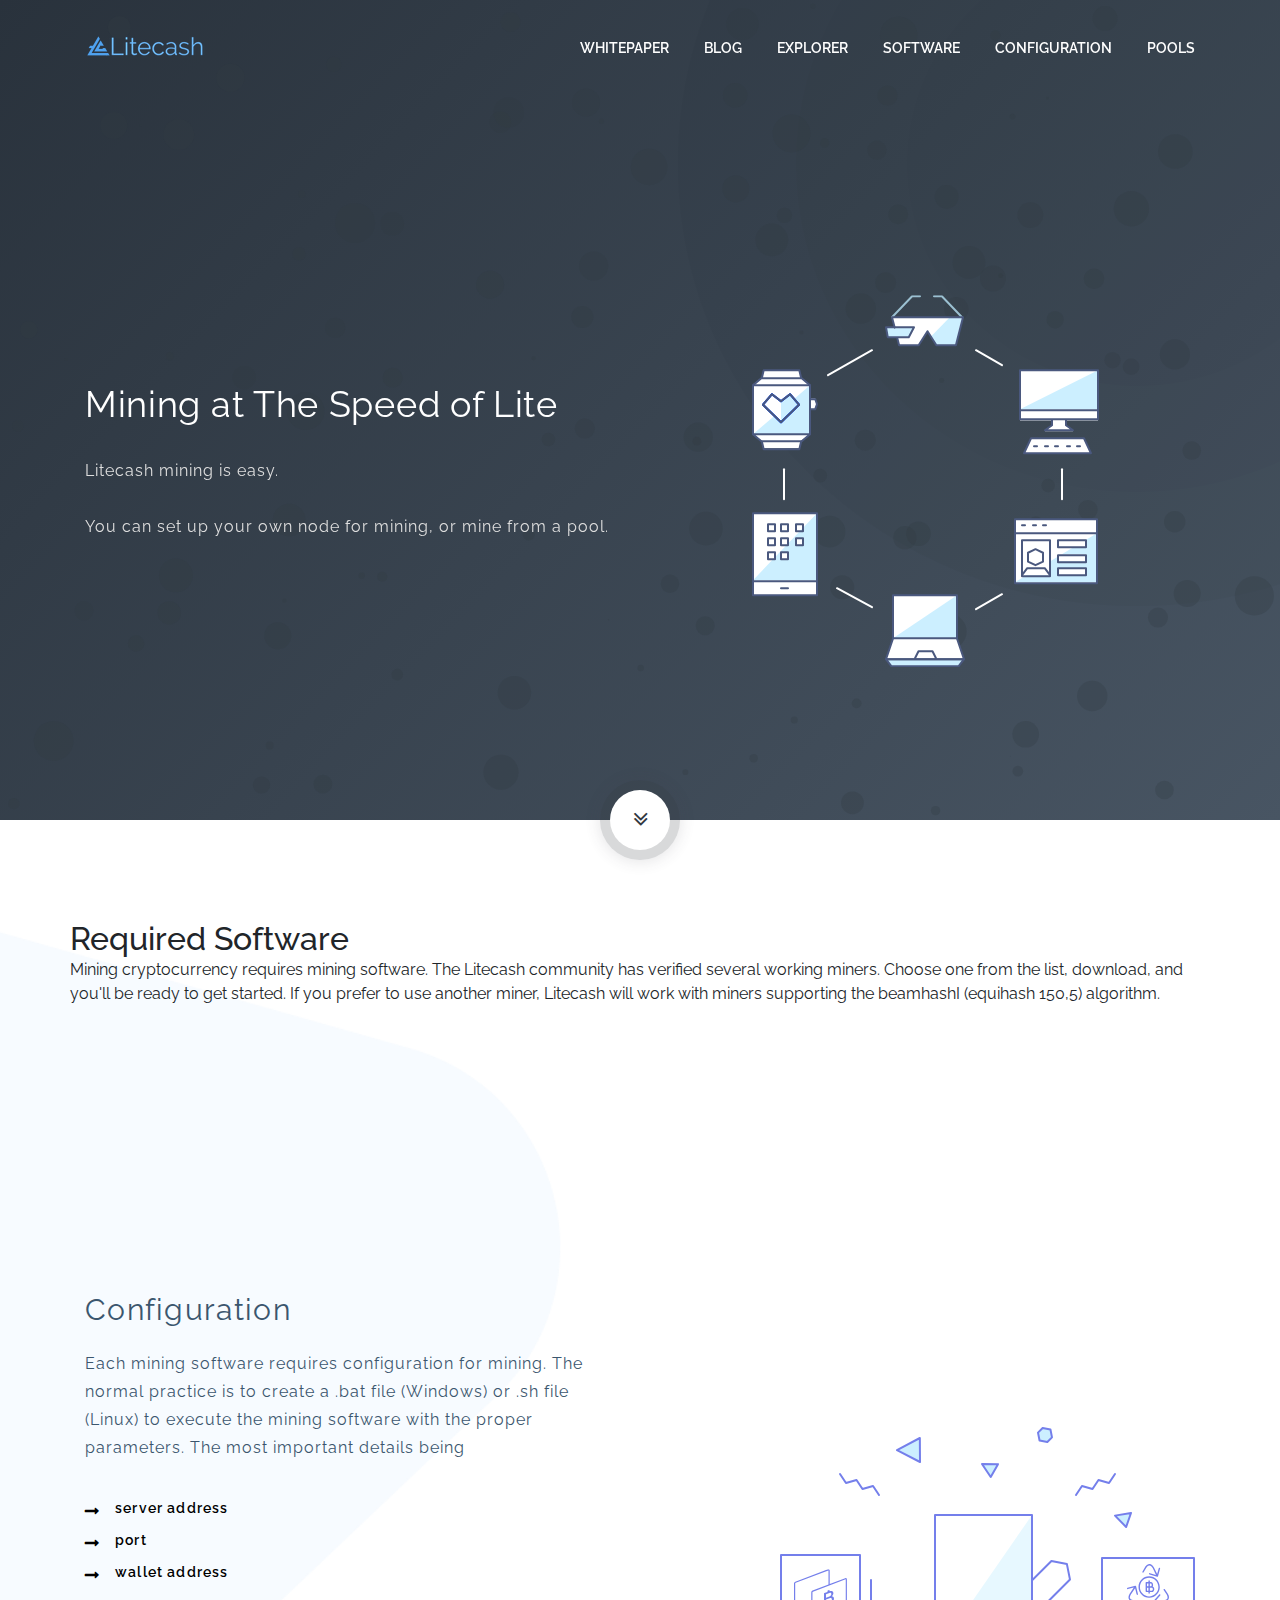
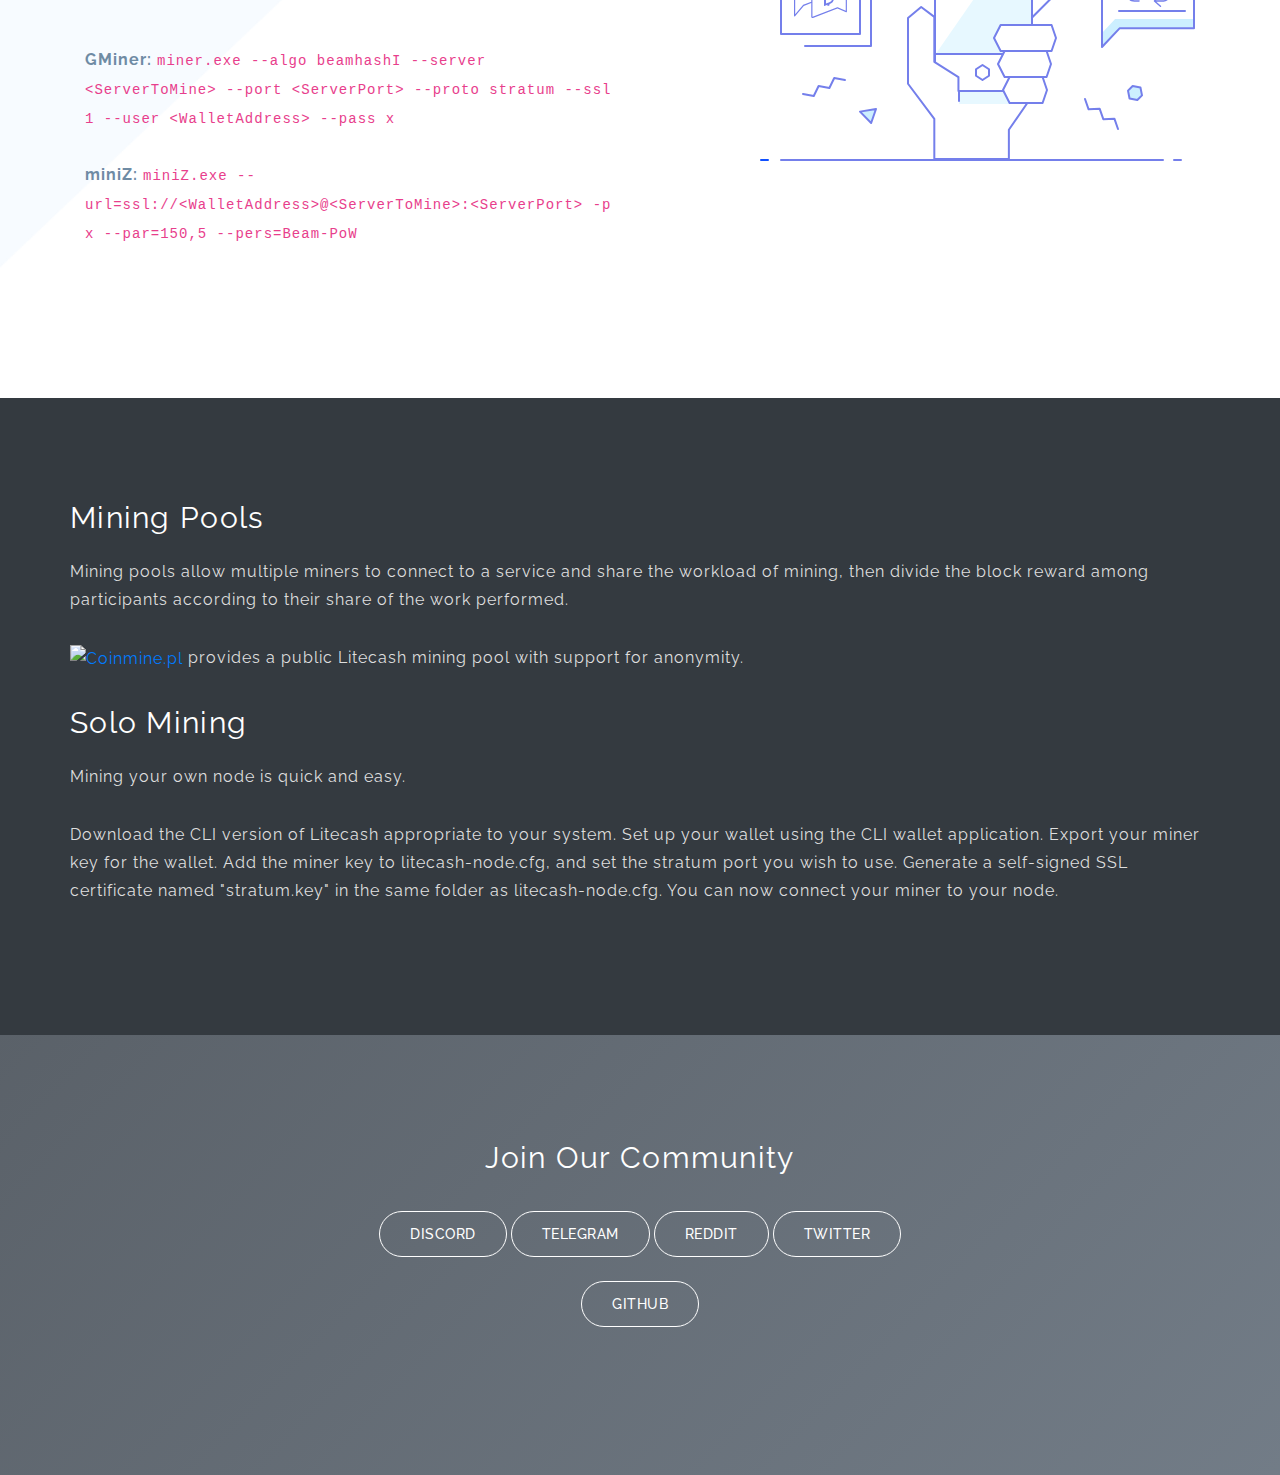
==== commit 2aea4456: "updated download links, main menu, mining page, other cleanup" ====
--- a/lite-cash/mining.html
+++ b/lite-cash/mining.html
@@ -54,6 +54,7 @@
                             <ul class="nav">
 
                                 <li><a href="https://lite-cash.com/litepaper.pdf">WHITEPAPER</a></li>
+                                <li><a href="/blog/">BLOG</a></li>
                                 <li><a href="http://explorer.lite-cash.com">EXPLORER</a></li>
                                 <li><a href="#tools">SOFTWARE</a></li>
                                 <li><a href="#config">CONFIGURATION</a></li>
@@ -199,16 +200,14 @@
                         <h1 class="section-title">Join Our Community</h1>
 
                     </div>
-                    <!--<div class="offset-lg-3 col-lg-6">
-						<p></p>
-					</div>--!>
+
 					<div class="offset-lg-3 col-lg-6">
-						<a href="https://discord.gg/kga9sgg" class="btn-white-line">Visit Our Discord</a>
-
-							
-
-
-					</div>
+                        <a href="https://discord.gg/kga9sgg" class="btn-white-line">Discord</a>
+                        <a href="https://t.me/litecashgroup" class="btn-white-line">Telegram</a>
+                        <a href="https://www.reddit.com/r/OfficialLiteCash/" class="btn-white-line">Reddit</a>
+                        <a href="https://twitter.com/LitecashPR" class="btn-white-line">Twitter</a><br><br>
+                        <a href="https://github.com/Litecash-Dev" class="btn-white-line">GitHub</a>
+                    </div>
 
 
 
